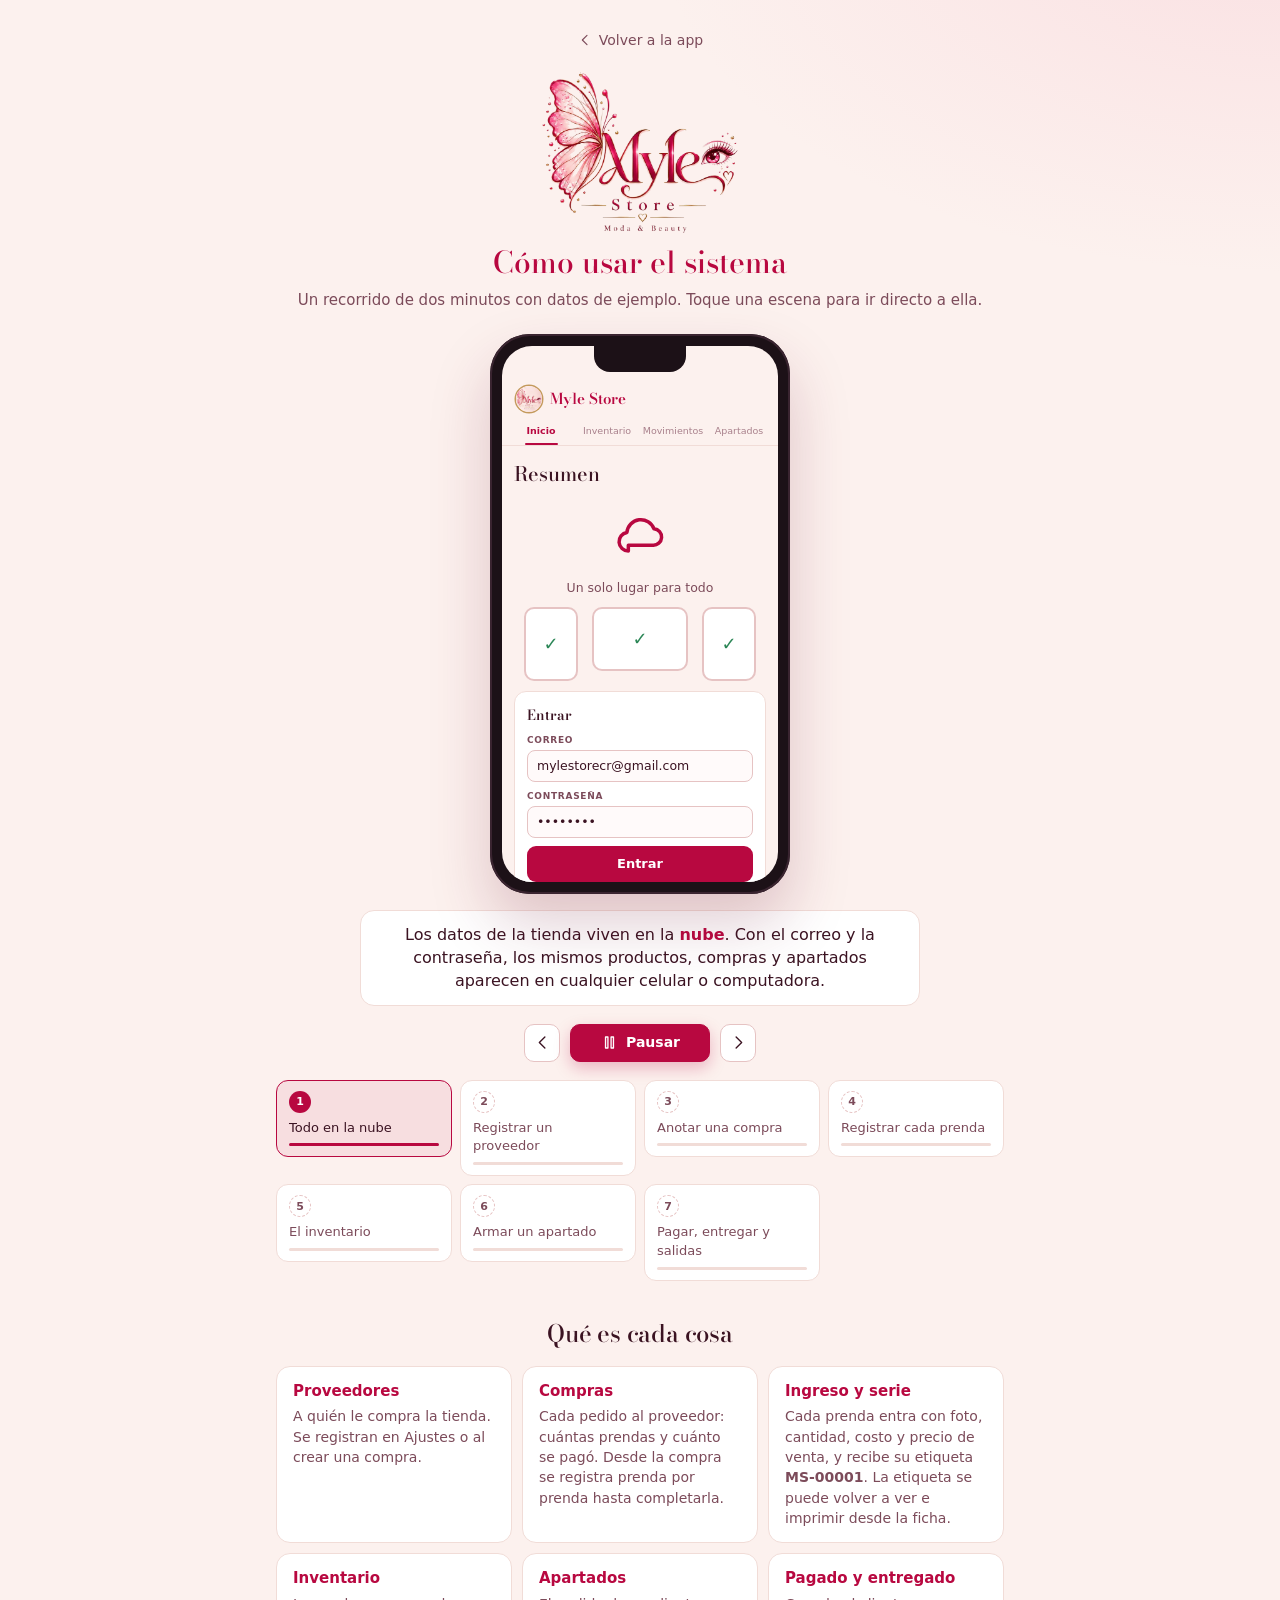
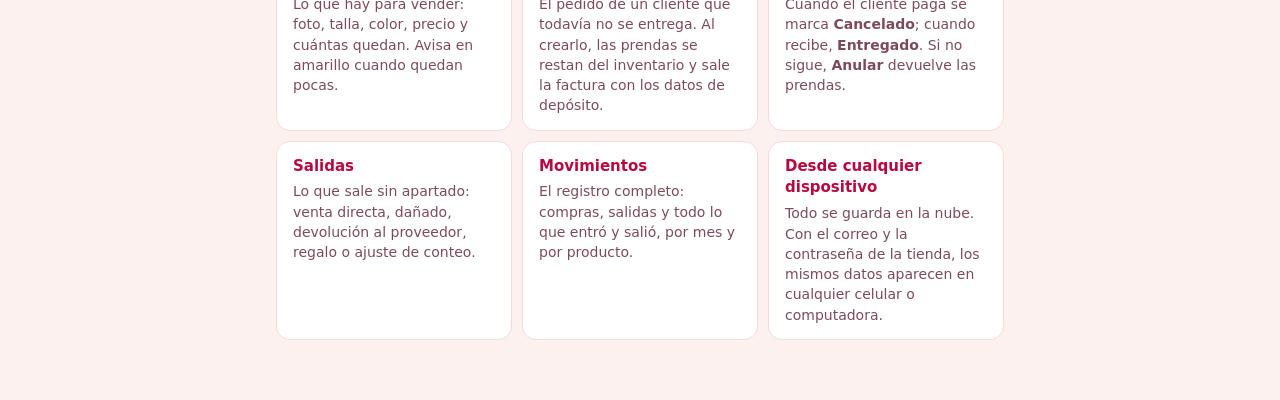
==== guia.html @ f2972464 "Guía animada de uso y panel «Cómo vamos» en el Inicio - guia.html: recorrido de siete escenas con da" ====
<!doctype html>
<html lang="es" data-theme="claro">
<head>
  <meta charset="utf-8">
  <meta name="viewport" content="width=device-width, initial-scale=1, viewport-fit=cover">
  <title>Cómo usar Myle Store</title>
  <meta name="robots" content="noindex, nofollow">
  <meta name="theme-color" content="#fcf1ee">
  <link rel="icon" href="img/icono.png" type="image/png">
  <link rel="preconnect" href="https://fonts.googleapis.com">
  <link rel="preconnect" href="https://fonts.gstatic.com" crossorigin>
  <link rel="stylesheet" href="https://fonts.googleapis.com/css2?family=Bodoni+Moda:ital,opsz,wght@0,6..96,400..700;1,6..96,400..700&display=swap">
  <link rel="stylesheet" href="css/app.css">
  <link rel="stylesheet" href="css/guia.css">
</head>
<body class="guia">
  <main class="guia-marco">
    <header class="guia-cabeza">
      <a class="volver" href="./#/ajustes" id="volver"><svg class="ico chico" viewBox="0 0 24 24"><path d="M15 5l-7 7 7 7"/></svg>Volver a la app</a>
      <img class="guia-logo" src="img/logo.webp" alt="Myle Store · Moda & Beauty" width="640" height="527">
      <h1>Cómo usar el sistema</h1>
      <p class="guia-intro">Un recorrido de dos minutos con datos de ejemplo. Toque una escena para ir directo a ella.</p>
    </header>

    <section class="escenario" aria-live="polite">
      <div class="telefono" id="telefono">
        <div class="pantalla" id="pantalla"></div>
      </div>
      <div class="subtitulo" id="subtitulo"></div>
    </section>

    <nav class="controles" aria-label="Controles de la guía">
      <button class="btn btn-icono" id="anterior" type="button" aria-label="Escena anterior"><svg class="ico" viewBox="0 0 24 24"><path d="M15 5l-7 7 7 7"/></svg></button>
      <button class="btn primario" id="pausa" type="button"><svg class="ico" viewBox="0 0 24 24"><path d="M7 5h3v14H7zM14 5h3v14h-3z"/></svg><span>Pausar</span></button>
      <button class="btn btn-icono" id="siguiente" type="button" aria-label="Escena siguiente"><svg class="ico" viewBox="0 0 24 24"><path d="M9 5l7 7-7 7"/></svg></button>
    </nav>
    <ol class="escenas" id="escenas"></ol>

    <section class="glosario">
      <h2>Qué es cada cosa</h2>
      <dl>
        <div><dt>Proveedores</dt><dd>A quién le compra la tienda. Se registran en Ajustes o al crear una compra.</dd></div>
        <div><dt>Compras</dt><dd>Cada pedido al proveedor: cuántas prendas y cuánto se pagó. Desde la compra se registra prenda por prenda hasta completarla.</dd></div>
        <div><dt>Ingreso y serie</dt><dd>Cada prenda entra con foto, cantidad, costo y precio de venta, y recibe su etiqueta <b>MS-00001</b>. La etiqueta se puede volver a ver e imprimir desde la ficha.</dd></div>
        <div><dt>Inventario</dt><dd>Lo que hay para vender: foto, talla, color, precio y cuántas quedan. Avisa en amarillo cuando quedan pocas.</dd></div>
        <div><dt>Apartados</dt><dd>El pedido de un cliente que todavía no se entrega. Al crearlo, las prendas se restan del inventario y sale la factura con los datos de depósito.</dd></div>
        <div><dt>Pagado y entregado</dt><dd>Cuando el cliente paga se marca <b>Cancelado</b>; cuando recibe, <b>Entregado</b>. Si no sigue, <b>Anular</b> devuelve las prendas.</dd></div>
        <div><dt>Salidas</dt><dd>Lo que sale sin apartado: venta directa, dañado, devolución al proveedor, regalo o ajuste de conteo.</dd></div>
        <div><dt>Movimientos</dt><dd>El registro completo: compras, salidas y todo lo que entró y salió, por mes y por producto.</dd></div>
        <div><dt>Desde cualquier dispositivo</dt><dd>Todo se guarda en la nube. Con el correo y la contraseña de la tienda, los mismos datos aparecen en cualquier celular o computadora.</dd></div>
      </dl>
    </section>
  </main>
  <script type="module" src="js/guia.js"></script>
</body>
</html>
---- css/app.css ----
/* Myle Store · Moda & Beauty · inventario y apartados
   Tema de la marca: rubor y blanco de base, frambuesa como único color de acción y detalles dorados finos
   (líneas con corazón, aros de la foto, marbete). Bodoni como en el logo para títulos y totales.
   Amarillo, verde y rojo solo cuando significan algo: pendiente de pago, pagado o listo, agotado o urgente.
   Detalles del oficio: precio en etiqueta colgante, talla como etiqueta tejida y color como muestra de tela. */

:root,
[data-theme="claro"] {
  color-scheme: light;
  --fondo: #fcf1ee;
  --panel: #ffffff;
  --panel-2: #fbe9e5;
  --hundido: #fffafa;
  --borde: #f1dcd7;
  --borde-fuerte: #e6c3c3;
  --texto: #3b1322;
  --texto-2: #7c4b5a;
  --texto-3: #a9818c;
  --acento: #b80840;
  --acento-fuerte: #9d0034;
  --sobre-acento: #ffffff;
  --acento-suave: rgba(184, 8, 64, 0.08);
  --rosa: #f3a3b8;
  --oro: #c49a5c;
  --aviso: #a86c00;
  --listo: #2b8656;
  --urgente: #c62828;
  --sombra: 0 18px 44px rgba(120, 30, 60, 0.14);
}

[data-theme="oscuro"] {
  color-scheme: dark;
  --fondo: #170d12;
  --panel: #20131a;
  --panel-2: #2b1923;
  --hundido: #12090e;
  --borde: #3a2430;
  --borde-fuerte: #513343;
  --texto: #f8eaef;
  --texto-2: #cba8b5;
  --texto-3: #937180;
  --acento: #f27ca0;
  --acento-fuerte: #ff96b6;
  --sobre-acento: #2a0614;
  --acento-suave: rgba(242, 124, 160, 0.13);
  --rosa: #f3a3b8;
  --oro: #d8b47a;
  --aviso: #e6b94f;
  --listo: #6fc597;
  --urgente: #ef7474;
  --sombra: 0 18px 44px rgba(0, 0, 0, 0.55);
}

:root {
  --f-marca: "Bodoni Moda", Didot, "Bodoni 72", "Bodoni MT", Georgia, serif;
  --f-texto: "Segoe UI", system-ui, -apple-system, "Helvetica Neue", sans-serif;
  --f-num: Bahnschrift, "DIN Alternate", "Segoe UI", system-ui, sans-serif;
  --f-mono: "Cascadia Mono", Consolas, "SF Mono", Menlo, monospace;
  --radio: 14px;
}

*,
*::before,
*::after { box-sizing: border-box; }

html { -webkit-text-size-adjust: 100%; }

body {
  margin: 0;
  min-height: 100dvh;
  background:
    radial-gradient(900px 520px at 100% -10%, color-mix(in srgb, var(--rosa) 22%, transparent), transparent 70%),
    var(--fondo);
  background-attachment: fixed;
  color: var(--texto);
  font: 15px/1.45 var(--f-texto);
  -webkit-font-smoothing: antialiased;
}

img { display: block; max-width: 100%; height: auto; }
button, input, select, textarea { font: inherit; color: inherit; }
a { color: inherit; }
h1, h2, h3 { margin: 0; font-weight: 600; letter-spacing: -0.01em; }
h1, .panel-titulo h2, .hoja-cabeza h2 { font-family: var(--f-marca); letter-spacing: 0; }
p { margin: 0; }

.num { font-family: var(--f-num); font-variant-numeric: tabular-nums; }
.mono { font-family: var(--f-mono); }
.suave { color: var(--texto-2); }
.tenue { color: var(--texto-3); }
.oculto { display: none !important; }
:focus-visible { outline: 2px solid var(--acento); outline-offset: 2px; }

/* ---------- Marco de la app ----------
   Se comporta como app: el cuerpo no se desplaza ni rebota; el menú (o las pestañas en el celular) queda quieto
   y solo se desplaza el contenido, dentro de .desplazable. */
html { height: 100%; overscroll-behavior: none; }
body.app { height: 100%; overflow: hidden; overscroll-behavior: none; }
.marco { display: grid; grid-template-columns: 228px minmax(0, 1fr); height: 100dvh; }

.lateral {
  position: relative;
  height: 100dvh;
  display: flex;
  flex-direction: column;
  gap: 4px;
  padding: 20px 12px 18px;
  background: var(--panel);
  border-right: 1px solid var(--borde);
  overflow: hidden;
}
/* La mariposa del logo, apenas visible, al pie del menú */
.lateral::after {
  content: "";
  position: absolute;
  left: -22px;
  bottom: 34px;
  width: 150px;
  height: 300px;
  background: url("../img/mariposa.webp") no-repeat left bottom / contain;
  opacity: 0.13;
  transform: rotate(-10deg);
  pointer-events: none;
}
.lateral > * { position: relative; z-index: 1; }

.marca { display: flex; align-items: center; gap: 11px; padding: 2px 6px 22px; text-decoration: none; }
.marca-foto {
  width: 44px;
  height: 44px;
  flex: none;
  border-radius: 50%;
  object-fit: cover;
  box-shadow: 0 0 0 1.5px var(--oro), 0 0 0 4px var(--panel), 0 6px 14px color-mix(in srgb, var(--acento) 22%, transparent);
}
.marca-nombre { font: 600 22px/1 var(--f-marca); color: var(--acento); }
.marca-nombre small { display: block; margin-top: 6px; font: 500 9.5px/1 var(--f-marca); letter-spacing: 0.26em; text-transform: uppercase; color: var(--texto-3); }

.nav { display: flex; flex-direction: column; gap: 2px; }
.nav a {
  display: flex;
  align-items: center;
  gap: 11px;
  padding: 9px 10px;
  border-radius: 10px;
  color: var(--texto-2);
  text-decoration: none;
  font-weight: 500;
}
.nav a:hover { background: var(--panel-2); color: var(--texto); }
.nav a[aria-current="page"] { background: var(--acento-suave); color: var(--acento); font-weight: 600; }
.nav a[aria-current="page"] svg { color: var(--acento); }
.nav .conteo {
  margin-left: auto;
  min-width: 20px;
  padding: 1px 6px;
  border-radius: 10px;
  background: var(--acento-suave);
  color: var(--acento);
  font: 600 12px var(--f-num);
  text-align: center;
}
.lateral-pie { margin-top: auto; padding: 10px; font-size: 12px; color: var(--texto-3); }

.barra-movil { display: none; }

.principal { display: flex; flex-direction: column; min-width: 0; height: 100dvh; }
.desplazable {
  flex: 1;
  min-height: 0;
  overflow-x: hidden;
  overflow-y: auto;
  overscroll-behavior: contain;
  -webkit-overflow-scrolling: touch;
  scrollbar-gutter: stable;
  scrollbar-width: thin;
  scrollbar-color: var(--borde-fuerte) transparent;
}
/* Ritmo vertical de cada pantalla: el espacio entre bloques lo da el gap, no márgenes sueltos */
.pagina {
  display: flex;
  flex-direction: column;
  gap: 16px;
  max-width: 1160px;
  margin: 0 auto;
  padding: 28px 32px calc(40px + env(safe-area-inset-bottom));
}
.pagina > * { min-width: 0; }

.aviso-demo {
  padding: 8px 32px;
  background: var(--acento-suave);
  color: var(--acento);
  font-size: 13px;
  border-bottom: 1px solid var(--borde);
}

@media (max-width: 860px) {
  .marco { display: block; }
  .lateral { display: none; }
  .barra-movil {
    display: block;
    flex: none;
    position: relative;
    z-index: 20;
    background: color-mix(in srgb, var(--panel) 94%, transparent);
    backdrop-filter: blur(10px);
    -webkit-backdrop-filter: blur(10px);
    border-bottom: 1px solid var(--borde);
    padding-top: env(safe-area-inset-top);
  }
  .barra-movil .fila-marca { display: flex; align-items: center; justify-content: space-between; padding: 10px 16px 6px; }
  .barra-movil .marca { padding: 0; }
  .barra-movil .marca-foto { width: 34px; height: 34px; }
  .barra-movil .marca-nombre { font-size: 19px; }
  .barra-movil .marca-nombre small { margin-top: 4px; font-size: 8.5px; }
  .pestanas { display: grid; grid-template-columns: repeat(4, 1fr); }
  .pestanas a {
    position: relative;
    display: flex;
    flex-direction: column;
    align-items: center;
    gap: 3px;
    padding: 6px 2px 8px;
    color: var(--texto-3);
    text-decoration: none;
    font-size: 11px;
    font-weight: 500;
  }
  .pestanas a[aria-current="page"] { color: var(--texto); }
  .pestanas a[aria-current="page"]::after {
    content: "";
    position: absolute;
    left: 22%;
    right: 22%;
    bottom: 0;
    height: 2px;
    border-radius: 2px;
    background: var(--acento);
  }
  .pestanas a[aria-current="page"] svg { color: var(--acento); }
  .pestanas .punto {
    position: absolute;
    top: 4px;
    left: calc(50% + 8px);
    min-width: 16px;
    padding: 0 4px;
    border-radius: 8px;
    background: var(--acento);
    color: var(--sobre-acento);
    font: 700 10px/16px var(--f-num);
    text-align: center;
  }
  .pagina { gap: 14px; padding: 18px 16px calc(28px + env(safe-area-inset-bottom)); }
  .aviso-demo { padding: 7px 16px; font-size: 12px; }
}

/* ---------- Íconos ---------- */
.ico { width: 19px; height: 19px; flex: none; fill: none; stroke: currentColor; stroke-width: 1.7; stroke-linecap: round; stroke-linejoin: round; }
.ico.chico { width: 16px; height: 16px; }

/* ---------- Encabezado de página ---------- */
.cabeza { display: flex; flex-wrap: wrap; align-items: flex-end; justify-content: space-between; gap: 12px 16px; margin-bottom: 6px; }
.cabeza h1 { font-size: 32px; font-weight: 500; line-height: 1.1; }
@media (max-width: 640px) { .cabeza h1 { font-size: 28px; } }
.cabeza p { margin-top: 3px; color: var(--texto-2); font-size: 14px; }
.cabeza .acciones { display: flex; flex-wrap: wrap; gap: 8px; }
.volver { display: inline-flex; align-self: flex-start; align-items: center; gap: 6px; min-height: 32px; margin-bottom: -8px; color: var(--texto-2); text-decoration: none; font-size: 14px; }
.volver:hover { color: var(--texto); }

/* ---------- Botones ---------- */
.btn {
  display: inline-flex;
  align-items: center;
  justify-content: center;
  gap: 7px;
  min-height: 38px;
  padding: 0 14px;
  border: 1px solid var(--borde-fuerte);
  border-radius: 10px;
  background: var(--panel);
  color: var(--texto);
  font-weight: 500;
  font-size: 14px;
  text-decoration: none;
  cursor: pointer;
  white-space: nowrap;
  transition: background 0.15s, border-color 0.15s, transform 0.05s;
}
.btn:hover { border-color: var(--texto-3); }
.btn:active { transform: translateY(1px); }
.btn:disabled { opacity: 0.5; cursor: not-allowed; }
.btn.primario {
  background: var(--acento);
  border-color: var(--acento);
  color: var(--sobre-acento);
  font-weight: 600;
  box-shadow: 0 6px 16px color-mix(in srgb, var(--acento) 26%, transparent);
}
.btn.primario:hover { background: var(--acento-fuerte); border-color: var(--acento-fuerte); }
.btn.fantasma { background: transparent; border-color: transparent; color: var(--texto-2); }
.btn.fantasma:hover { background: var(--panel-2); color: var(--texto); }
.btn.peligro { background: transparent; color: var(--urgente); border-color: color-mix(in srgb, var(--urgente) 40%, transparent); }
.btn.peligro:hover { background: color-mix(in srgb, var(--urgente) 10%, transparent); }
.btn.chico { min-height: 34px; padding: 0 12px; font-size: 13px; }
.btn.grande { min-height: 48px; padding: 0 22px; font-size: 15px; }
@media (pointer: coarse) {
  .btn { min-height: 44px; }
  .btn.chico { min-height: 38px; }
  .btn-icono { width: 44px; }
}
.btn.ancho { width: 100%; }
.btn-icono { width: 36px; padding: 0; }

/* ---------- Formularios ---------- */
.campo { display: flex; flex-direction: column; gap: 6px; min-width: 0; }
.campo > span, .rotulo {
  font-size: 11.5px;
  font-weight: 600;
  letter-spacing: 0.08em;
  text-transform: uppercase;
  color: var(--texto-2);
}
.campo > span em { font-style: normal; font-weight: 400; letter-spacing: 0; text-transform: none; color: var(--texto-3); }
.campo small { color: var(--texto-3); font-size: 12.5px; }

input[type="text"], input[type="email"], input[type="password"], input[type="tel"], input[type="search"],
input[type="number"], input:not([type]), select, textarea {
  width: 100%;
  min-height: 42px;
  padding: 9px 12px;
  border: 1px solid var(--borde-fuerte);
  border-radius: 10px;
  background: var(--hundido);
  color: var(--texto);
  font-size: 16px;
  outline: none;
  transition: border-color 0.15s, box-shadow 0.15s;
}
textarea { min-height: 76px; resize: vertical; }
input:focus, select:focus, textarea:focus { border-color: var(--acento); box-shadow: 0 0 0 3px var(--acento-suave); }
input::placeholder, textarea::placeholder { color: var(--texto-3); }
input[type="number"] { font-family: var(--f-num); font-variant-numeric: tabular-nums; }
input[type="number"]::-webkit-inner-spin-button { opacity: 0.4; }
.dinero-campo { position: relative; }
.dinero-campo::before {
  content: attr(data-simbolo);
  position: absolute;
  left: 12px;
  top: 50%;
  transform: translateY(-50%);
  color: var(--texto-3);
  font-family: var(--f-num);
  pointer-events: none;
}
.dinero-campo input { padding-left: 28px; font-size: 17px; }

.rejilla { display: grid; gap: 16px; }
.rejilla.dos { grid-template-columns: repeat(2, minmax(0, 1fr)); }
.rejilla.tres { grid-template-columns: repeat(3, minmax(0, 1fr)); }
@media (max-width: 640px) {
  .rejilla.dos, .rejilla.tres { grid-template-columns: minmax(0, 1fr); }
  .rejilla.dos.siempre { grid-template-columns: repeat(2, minmax(0, 1fr)); }
}

.chips { display: flex; flex-wrap: wrap; gap: 6px; }
.chip {
  min-height: 34px;
  padding: 0 12px;
  border: 1px solid var(--borde-fuerte);
  border-radius: 999px;
  background: var(--panel);
  color: var(--texto-2);
  font-size: 14px;
  cursor: pointer;
}
.chip:hover { color: var(--texto); }
.chip[aria-pressed="true"] { background: var(--acento-suave); border-color: var(--acento); color: var(--acento); font-weight: 600; }
.chip.talla-chip { min-width: 44px; font-family: var(--f-num); font-weight: 600; letter-spacing: 0.04em; }

.selector-modo {
  display: grid;
  grid-template-columns: 1fr 1fr;
  padding: 3px;
  border: 1px solid var(--borde);
  border-radius: 9px;
  background: var(--hundido);
}
.selector-modo button {
  min-height: 38px;
  border: 0;
  border-radius: 7px;
  background: transparent;
  color: var(--texto-2);
  font-weight: 500;
  cursor: pointer;
}
.selector-modo button[aria-pressed="true"] { background: var(--panel-2); color: var(--texto); box-shadow: 0 1px 0 var(--borde-fuerte); }

.campo > .contador { align-self: flex-start; }
.contador { display: inline-flex; align-items: stretch; border: 1px solid var(--borde-fuerte); border-radius: 10px; background: var(--hundido); overflow: hidden; }
.contador button { width: 40px; border: 0; background: transparent; color: var(--texto-2); font-size: 20px; cursor: pointer; }
.contador button:hover { background: var(--panel-2); color: var(--texto); }
.contador input { width: 64px; min-height: 40px; border: 0; border-radius: 0; background: transparent; text-align: center; font-size: 18px; box-shadow: none !important; }
.contador input::-webkit-inner-spin-button { display: none; }
.contador.chico button { width: 32px; font-size: 17px; }
.contador.chico input { width: 44px; min-height: 34px; font-size: 16px; }

.error-form { padding: 10px 12px; border-radius: 7px; background: color-mix(in srgb, var(--urgente) 12%, transparent); color: var(--urgente); font-size: 14px; }

/* ---------- Paneles y listas ---------- */
.panel { padding: 20px; border: 1px solid var(--borde); border-radius: var(--radio); background: var(--panel); }
.pila { display: flex; flex-direction: column; gap: 16px; min-width: 0; }
.pila.media { gap: 12px; }
.pila.chica { gap: 8px; }
.fila-botones { display: flex; flex-wrap: wrap; gap: 8px; }
.entre { display: flex; flex-wrap: wrap; align-items: center; justify-content: space-between; gap: 12px; }
.acciones-form { display: flex; flex-wrap: wrap; justify-content: flex-end; gap: 8px; margin-top: 4px; }
@media (max-width: 640px) {
  .acciones-form .btn { flex: 1 1 auto; }
  .cabeza .acciones { width: 100%; }
  .cabeza .acciones .btn { flex: 1; }
}
.resumen-cifras > .panel, .dos-columnas > .panel, .acciones-apartado > .panel { margin-top: 0; }
.panel-titulo { display: flex; align-items: center; justify-content: space-between; gap: 10px; margin-bottom: 14px; }
.panel-titulo h2 { font-size: 19px; font-weight: 600; }
.panel-titulo a { font-size: 13px; color: var(--texto-2); text-decoration: none; }
.panel-titulo a:hover { color: var(--acento); }
@media (max-width: 640px) { .panel { padding: 16px; } }

.dos-columnas { display: grid; grid-template-columns: minmax(0, 1.25fr) minmax(0, 1fr); gap: 16px; align-items: start; }
.dos-columnas.iguales { grid-template-columns: repeat(2, minmax(0, 1fr)); }
@media (max-width: 960px) {
  .dos-columnas, .dos-columnas.iguales { grid-template-columns: minmax(0, 1fr); }
  /* En el detalle del apartado, primero lo que se hace (pago, entrega, enviar) y después la factura */
  .dos-columnas > .acciones-apartado { order: -1; }
}

.lista { display: flex; flex-direction: column; }
.renglon {
  display: flex;
  align-items: center;
  gap: 12px;
  padding: 11px 0;
  border-top: 1px solid var(--borde);
  color: inherit;
  text-decoration: none;
  min-width: 0;
}
.renglon:first-child { border-top: 0; }
a.renglon:hover .renglon-titulo, button.renglon:hover .renglon-titulo { color: var(--acento); }
button.renglon { width: 100%; border: 0; border-top: 1px solid var(--borde); background: none; text-align: left; cursor: pointer; }
button.renglon:first-child { border-top: 0; }
.renglon-cuerpo { flex: 1; min-width: 0; }
.renglon-titulo { font-weight: 500; overflow: hidden; text-overflow: ellipsis; white-space: nowrap; }
.renglon-sub { display: flex; flex-wrap: wrap; align-items: center; gap: 6px 8px; margin-top: 3px; color: var(--texto-2); font-size: 13px; }
.renglon-fin { text-align: right; flex: none; }
.renglon-fin .num { font-size: 16px; font-weight: 600; }
.renglon-fin small { display: block; color: var(--texto-3); font-size: 12px; }

.miniatura { width: 44px; height: 54px; flex: none; border-radius: 5px; object-fit: cover; background: var(--panel-2); }
.miniatura.marcador { display: grid; place-items: center; color: var(--texto-3); }

/* Mensaje de lista vacía: centrado y a todo el ancho, también dentro de una cuadrícula */
.vacio {
  grid-column: 1 / -1;
  display: flex;
  flex-direction: column;
  align-items: center;
  width: 100%;
  max-width: 100%;
  margin: 0 auto;
  padding: 36px 16px;
  text-align: center;
  color: var(--texto-2);
}
.vacio > .ico { width: 34px; height: 34px; margin: 0 0 10px; color: var(--texto-3); stroke-width: 1.4; }
.vacio p { max-width: 360px; }
.vacio p + p { margin-top: 4px; font-size: 14px; color: var(--texto-3); }
.vacio .btn { margin-top: 14px; }
/* Vacío de una pantalla entera (inventario sin productos): en su propio panel */
.prendas > .vacio { padding: 44px 16px; border: 1px dashed var(--borde-fuerte); border-radius: var(--radio); background: var(--panel); }
.prendas > .vacio > .ico { width: 44px; height: 44px; }

.cargando { padding: 40px; text-align: center; color: var(--texto-3); }

/* ---------- Recibo: totales como líneas de talonario ---------- */
.recibo { display: flex; flex-direction: column; }
.linea { display: flex; align-items: baseline; gap: 10px; padding: 7px 0; }
.linea .et { font-size: 11.5px; font-weight: 600; letter-spacing: 0.08em; text-transform: uppercase; color: var(--texto-2); white-space: nowrap; }
.linea .puntos { flex: 1; min-width: 12px; border-bottom: 1px dotted var(--borde-fuerte); transform: translateY(-4px); }
.linea .val { font: 600 18px var(--f-num); font-variant-numeric: tabular-nums; white-space: nowrap; }
.linea .val small { margin-left: 4px; font: 400 12px var(--f-texto); color: var(--texto-3); }
.linea.total { margin-top: 4px; padding-top: 11px; border-top: 1px solid var(--borde-fuerte); }
.linea.total .et { color: var(--texto); }
.linea.total .val { font-family: var(--f-marca); font-size: 28px; color: var(--acento); }
.linea .val.aviso { color: var(--aviso); }
.linea .val.listo { color: var(--listo); }
.linea .val.urgente { color: var(--urgente); }
.linea .val.acento { color: var(--acento); }

.resumen-cifras { display: grid; grid-template-columns: repeat(2, minmax(0, 1fr)); gap: 16px; }
@media (max-width: 760px) { .resumen-cifras { grid-template-columns: minmax(0, 1fr); } }

.atajos { display: flex; flex-wrap: wrap; gap: 8px; }
@media (max-width: 640px) {
  .atajos { display: grid; grid-template-columns: repeat(3, minmax(0, 1fr)); }
  .atajos .btn { flex-direction: column; gap: 4px; min-height: 64px; padding: 6px; font-size: 12.5px; white-space: normal; line-height: 1.15; text-align: center; }
}

/* ---------- Detalles del oficio ---------- */

/* Talla: etiqueta tejida */
.talla {
  display: inline-grid;
  place-items: center;
  min-width: 26px;
  height: 21px;
  padding: 0 6px;
  border: 1px solid var(--borde-fuerte);
  border-radius: 2px;
  background: repeating-linear-gradient(90deg, transparent 0 2px, color-mix(in srgb, var(--texto) 4%, transparent) 2px 3px);
  color: var(--texto);
  font: 600 11.5px/1 var(--f-num);
  letter-spacing: 0.05em;
  text-transform: uppercase;
  white-space: nowrap;
}
.talla.grande { min-width: 46px; height: 38px; padding: 0 10px; font-size: 17px; outline: 1px dashed var(--borde-fuerte); outline-offset: -5px; }

/* Color: muestra de tela */
.tela { display: inline-flex; align-items: center; gap: 5px; white-space: nowrap; }
.tela::before {
  content: "";
  width: 11px;
  height: 11px;
  border-radius: 50%;
  background: var(--tela, var(--texto-3));
  box-shadow: inset 0 0 0 1px rgba(127, 127, 127, 0.45);
}

/* Serie de ingreso: marbete */
.serie {
  display: inline-flex;
  align-items: center;
  gap: 5px;
  padding: 1px 7px 1px 5px;
  border: 1px solid var(--borde-fuerte);
  border-radius: 3px;
  font: 500 12px/1.5 var(--f-mono);
  letter-spacing: 0.02em;
  white-space: nowrap;
}
.serie::before { content: ""; width: 5px; height: 5px; border-radius: 50%; box-shadow: inset 0 0 0 1px var(--texto-3); }

/* Precio: etiqueta colgante */
.precio-colgante {
  position: absolute;
  top: 10px;
  right: 10px;
  padding: 4px 9px 4px 17px;
  background: var(--acento);
  color: var(--sobre-acento);
  font: 600 13.5px/1.2 var(--f-num);
  font-variant-numeric: tabular-nums;
  clip-path: polygon(9px 0, 100% 0, 100% 100%, 9px 100%, 0 50%);
  border-radius: 0 3px 3px 0;
}
.precio-colgante::before {
  content: "";
  position: absolute;
  left: 7px;
  top: 50%;
  width: 5px;
  height: 5px;
  border-radius: 50%;
  background: var(--panel);
  box-shadow: 0 0 0 1.5px var(--oro);
  transform: translateY(-50%);
}

/* Días que lleva un apartado sin entregarse */
.dias {
  display: grid;
  place-content: center;
  width: 46px;
  height: 46px;
  flex: none;
  border-radius: 6px;
  background: var(--panel-2);
  text-align: center;
  line-height: 1;
}
.dias b { font: 600 18px var(--f-num); }
.dias small { margin-top: 3px; font-size: 9px; font-weight: 600; letter-spacing: 0.08em; text-transform: uppercase; color: var(--texto-3); }
.dias.aviso { background: color-mix(in srgb, var(--aviso) 15%, transparent); color: var(--aviso); }
.dias.urgente { background: color-mix(in srgb, var(--urgente) 15%, transparent); color: var(--urgente); }
.dias.aviso small, .dias.urgente small { color: inherit; opacity: 0.8; }
.dias.listo { background: transparent; box-shadow: inset 0 0 0 1px var(--borde); color: var(--texto-3); }

/* Sellos de estado: cada estado tiene su forma además de su color */
.sello {
  display: inline-flex;
  align-items: center;
  gap: 5px;
  height: 22px;
  padding: 0 8px;
  border: 1px solid currentColor;
  border-radius: 3px;
  font-size: 10.5px;
  font-weight: 700;
  letter-spacing: 0.07em;
  text-transform: uppercase;
  white-space: nowrap;
}
.sello.pago-pendiente { color: var(--aviso); border-style: dashed; }
.sello.pagado { background: var(--listo); border-color: var(--listo); color: var(--fondo); }
.sello.por-entregar { color: var(--texto-2); }
.sello.entregado { background: var(--panel-2); border-color: transparent; color: var(--texto-2); }
.sello.anulado { color: var(--urgente); border-style: dotted; text-decoration: line-through; }
.sello.agotado { color: var(--urgente); border-style: dotted; }
.sello.entrada { color: var(--listo); border-color: transparent; background: color-mix(in srgb, var(--listo) 12%, transparent); }
.sello.salida { color: var(--texto-2); border-color: transparent; background: var(--panel-2); }

/* ---------- Inventario ---------- */
.filtros { display: flex; flex-wrap: wrap; align-items: center; gap: 10px 14px; }
.filtros .buscar { flex: 1 1 260px; position: relative; }
.filtros .buscar .ico { position: absolute; left: 12px; top: 50%; transform: translateY(-50%); color: var(--texto-3); pointer-events: none; }
.filtros .buscar input { padding-left: 38px; }
.filtros .chips { flex: 1 1 100%; overflow-x: auto; flex-wrap: nowrap; padding-bottom: 2px; scrollbar-width: none; }
.filtros .chips::-webkit-scrollbar { display: none; }
.filtros .chip { flex: none; }
.interruptor { display: inline-flex; align-items: center; gap: 8px; color: var(--texto-2); font-size: 14px; cursor: pointer; white-space: nowrap; }
.interruptor input { width: 16px; height: 16px; accent-color: var(--acento); }

.totales-inventario { display: flex; flex-wrap: wrap; gap: 6px 18px; margin: -4px 0 -2px; color: var(--texto-2); font-size: 13px; }
.totales-inventario b { color: var(--texto); font-family: var(--f-num); font-weight: 600; }

.prendas { display: grid; grid-template-columns: repeat(auto-fill, minmax(190px, 1fr)); gap: 14px; }
@media (max-width: 640px) { .prendas { grid-template-columns: repeat(2, minmax(0, 1fr)); gap: 10px; } }

.prenda {
  display: flex;
  flex-direction: column;
  border: 1px solid var(--borde);
  border-radius: var(--radio);
  background: var(--panel);
  overflow: hidden;
  cursor: pointer;
  text-align: left;
  padding: 0;
  transition: border-color 0.15s, transform 0.15s;
}
.prenda:hover { border-color: var(--borde-fuerte); transform: translateY(-2px); box-shadow: 0 12px 26px color-mix(in srgb, var(--acento) 12%, transparent); }
.prenda:focus-visible { outline: 2px solid var(--acento); outline-offset: 2px; }
.prenda.agotada .prenda-foto img, .prenda.agotada .prenda-foto .foto-marcador { opacity: 0.45; filter: grayscale(0.6); }
.prenda-foto { position: relative; aspect-ratio: 4 / 5; background: var(--panel-2); }
.prenda-foto img, .prenda-foto .foto { width: 100%; height: 100%; object-fit: cover; }
.foto.marcador { display: block; }
.prenda-info { display: flex; flex-direction: column; gap: 7px; padding: 11px 12px 12px; }
.prenda-nombre { font-weight: 500; line-height: 1.3; display: -webkit-box; -webkit-line-clamp: 2; -webkit-box-orient: vertical; overflow: hidden; }
.prenda-meta { display: flex; flex-wrap: wrap; align-items: center; gap: 6px 8px; color: var(--texto-2); font-size: 13px; }
.prenda-stock { display: flex; align-items: baseline; gap: 6px; margin-top: auto; padding-top: 7px; border-top: 1px dashed var(--borde); font-size: 13px; color: var(--texto-2); }
.prenda-stock b { font: 600 20px var(--f-num); color: var(--texto); }
.prenda-stock.poco b, .prenda-stock.poco { color: var(--aviso); }
.prenda-stock.cero b, .prenda-stock.cero { color: var(--urgente); }
@media (max-width: 640px) { .prenda-info { padding: 9px 10px 10px; } .prenda-stock b { font-size: 18px; } .precio-colgante { top: 8px; right: 8px; font-size: 12.5px; } }

.foto-marcador {
  display: grid;
  place-items: center;
  width: 100%;
  height: 100%;
  background:
    radial-gradient(circle at 50% 38%, color-mix(in srgb, var(--tela, var(--texto-3)) 22%, transparent), transparent 70%),
    var(--panel-2);
  color: var(--texto-3);
}
.foto-marcador .ico { width: 42%; height: auto; stroke-width: 1.1; }

/* ---------- Ficha de producto y foto ---------- */
.ficha { display: grid; grid-template-columns: 220px minmax(0, 1fr); gap: 20px; }
@media (max-width: 640px) { .ficha { grid-template-columns: minmax(0, 1fr); } }
.ficha-foto { aspect-ratio: 4 / 5; border-radius: var(--radio); overflow: hidden; background: var(--panel-2); position: relative; }
.ficha-foto { display: block; cursor: pointer; }
.ficha-foto img, .ficha-foto .foto, .ficha-foto .marcador { width: 100%; height: 100%; object-fit: cover; }
.cambiar-foto {
  position: absolute;
  left: 8px;
  bottom: 8px;
  display: inline-flex;
  align-items: center;
  gap: 5px;
  padding: 4px 9px;
  border-radius: 5px;
  background: rgba(0, 0, 0, 0.62);
  color: #fff;
  font-size: 12.5px;
}
@media (max-width: 640px) { .ficha-foto { max-width: 240px; } }

.subir-foto {
  position: relative;
  display: grid;
  place-items: center;
  aspect-ratio: 4 / 5;
  width: 100%;
  max-width: 260px;
  border: 1.5px dashed var(--borde-fuerte);
  border-radius: var(--radio);
  background: var(--hundido);
  color: var(--texto-2);
  text-align: center;
  cursor: pointer;
  overflow: hidden;
}
.subir-foto:hover, .subir-foto:focus-within { border-color: var(--acento); color: var(--texto); }
.subir-foto input { position: absolute; inset: 0; opacity: 0; cursor: pointer; }
.subir-foto img { position: absolute; inset: 0; width: 100%; height: 100%; object-fit: cover; }
.subir-foto .texto { display: flex; flex-direction: column; align-items: center; gap: 8px; padding: 14px; font-size: 14px; }
.subir-foto .texto .ico { width: 30px; height: 30px; color: var(--acento); }
.subir-foto .cambiar {
  position: absolute;
  left: 8px;
  bottom: 8px;
  padding: 4px 9px;
  border-radius: 5px;
  background: rgba(0, 0, 0, 0.6);
  color: #fff;
  font-size: 12.5px;
  pointer-events: none;
}

.formulario-ingreso { display: grid; grid-template-columns: 260px minmax(0, 1fr); gap: 22px; }
@media (max-width: 760px) { .formulario-ingreso { grid-template-columns: minmax(0, 1fr); } .formulario-ingreso .subir-foto { max-width: none; aspect-ratio: 16 / 11; } }

.ganancia { display: flex; flex-wrap: wrap; gap: 4px 16px; padding: 10px 12px; border-radius: 7px; background: var(--hundido); font-size: 13.5px; color: var(--texto-2); }
.ganancia b { font-family: var(--f-num); color: var(--texto); font-weight: 600; }
.ganancia .listo { color: var(--listo); }
.ganancia .urgente { color: var(--urgente); }

/* Producto elegido en un buscador */
.elegido { display: flex; align-items: center; gap: 12px; padding: 10px; border: 1px solid var(--acento); border-radius: var(--radio); background: var(--acento-suave); }
.resultados { max-height: 340px; overflow-y: auto; margin-top: 8px; border: 1px solid var(--borde); border-radius: var(--radio); background: var(--hundido); padding: 0 12px; }
.resultados:empty { display: none; }

/* Marbete grande que confirma un ingreso: etiqueta colgante de la tienda */
.marbete {
  position: relative;
  width: 100%;
  max-width: 290px;
  margin: 6px auto 0;
  padding: 40px 22px 22px;
  border: 1px solid #f0dcd3;
  border-radius: 18px;
  background: #ffffff;
  color: #3b1322;
  text-align: center;
  outline: 1px solid rgba(196, 154, 92, 0.75);
  outline-offset: -8px;
  box-shadow: 0 16px 36px rgba(120, 30, 60, 0.2);
}
.marbete::before {
  content: "";
  position: absolute;
  top: 16px;
  left: 50%;
  width: 12px;
  height: 12px;
  border-radius: 50%;
  background: var(--panel);
  box-shadow: inset 0 0 0 2px #c49a5c;
  transform: translateX(-50%);
}
.marbete .logo { width: 128px; margin: 0 auto; }
.marbete .nombre { margin-top: 6px; font: 600 18px/1.25 var(--f-marca); }
.marbete .detalles { display: flex; justify-content: center; align-items: center; gap: 8px; margin-top: 10px; font-size: 13px; color: #7c4b5a; }
.marbete .talla { color: #3b1322; border-color: #e0bcbc; }
.marbete .precio { margin-top: 12px; font: 600 32px var(--f-marca); color: #b80840; }
.marbete .codigo { margin-top: 12px; padding-top: 12px; border-top: 1px dashed #ecd2cb; font: 600 20px var(--f-mono); letter-spacing: 0.08em; }
.marbete .codigo small { display: block; margin-bottom: 3px; font: 600 10px var(--f-texto); letter-spacing: 0.16em; text-transform: uppercase; color: #a9818c; }
.marbete .cantidad { margin-top: 8px; font-size: 13px; color: #7c4b5a; }

/* ---------- Apartados ---------- */
.pestanas-filtro { display: flex; gap: 4px; margin-bottom: -2px; overflow-x: auto; scrollbar-width: none; border-bottom: 1px solid var(--borde); }
.pestanas-filtro::-webkit-scrollbar { display: none; }
.pestanas-filtro button {
  flex: none;
  display: inline-flex;
  align-items: center;
  gap: 7px;
  padding: 9px 12px;
  border: 0;
  border-bottom: 2px solid transparent;
  background: none;
  color: var(--texto-2);
  font-weight: 500;
  cursor: pointer;
  margin-bottom: -1px;
}
.pestanas-filtro button[aria-pressed="true"] { color: var(--texto); border-bottom-color: var(--acento); }
.pestanas-filtro .n { font: 600 12px var(--f-num); color: var(--texto-3); }

.apartado-fila .renglon-sub + .renglon-sub { margin-top: 5px; }
.apartado-fila .numero { font: 500 12px var(--f-mono); color: var(--texto-3); }
@media (max-width: 640px) {
  .chips.motivos { display: grid; grid-template-columns: repeat(2, minmax(0, 1fr)); }
  .chips.motivos .chip { min-height: 44px; padding: 6px 10px; border-radius: 12px; line-height: 1.2; }
  .chips.motivos .chip:last-child:nth-child(odd) { grid-column: 1 / -1; }
}

.linea-carrito { display: grid; grid-template-columns: 44px minmax(0, 1fr) auto; gap: 10px 12px; align-items: center; padding: 14px 0; border-top: 1px solid var(--borde); }
.linea-carrito:first-child { border-top: 0; }
.linea-carrito .info { min-width: 0; }
.linea-carrito .controles { grid-column: 2 / -1; display: flex; align-items: center; gap: 8px; }
.linea-carrito .controles .dinero-campo { flex: 1 1 110px; max-width: 160px; }
.linea-carrito .controles .quitar { margin-left: auto; color: var(--texto-3); }
.linea-carrito .controles .quitar:hover { color: var(--urgente); }
@media (max-width: 640px) { .linea-carrito .controles { grid-column: 1 / -1; } .linea-carrito .controles .dinero-campo { max-width: none; } }
.linea-carrito .controles .dinero-campo input { min-height: 34px; font-size: 16px; padding-top: 4px; padding-bottom: 4px; }
.linea-carrito .subtotal { font: 600 16px var(--f-num); text-align: right; }

.acciones-apartado { display: flex; flex-direction: column; gap: 10px; }
.acciones-apartado .estado-paso { display: flex; align-items: center; gap: 12px; padding: 12px; border: 1px solid var(--borde); border-radius: var(--radio); }
.acciones-apartado .estado-paso .renglon-cuerpo strong { display: block; font-weight: 600; }
.acciones-apartado .estado-paso .renglon-cuerpo span { font-size: 13px; color: var(--texto-2); }
.acciones-apartado .estado-paso.hecho { border-color: color-mix(in srgb, var(--listo) 45%, transparent); }
.acciones-apartado .marca-paso { display: grid; place-items: center; width: 30px; height: 30px; flex: none; border-radius: 50%; border: 1.5px dashed var(--borde-fuerte); color: var(--texto-3); }
.acciones-apartado .hecho .marca-paso { border: 0; background: var(--listo); color: var(--fondo); }

/* ---------- Factura: hoja con la marca de Myle ---------- */
.factura {
  --papel: #ffffff;
  --tinta: #3b1322;
  --tinta-2: #7c4b5a;
  --tinta-3: #a9818c;
  --raya: #f1dcd7;
  --acento-papel: #b80840;
  --oro-papel: #c49a5c;
  --rubor: #fcefeb;
  position: relative;
  max-width: 720px;
  margin: 0 auto;
  padding: 40px 42px 34px;
  border: 1px solid #f0dcd3;
  border-radius: 20px;
  background: var(--papel);
  color: var(--tinta);
  font-size: 14px;
  outline: 1px solid rgba(196, 154, 92, 0.7);
  outline-offset: -12px;
  box-shadow: 0 24px 60px rgba(120, 30, 60, 0.13);
  overflow: hidden;
  isolation: isolate;
}
/* Mariposa del logo como marca de agua */
.factura::before {
  content: "";
  position: absolute;
  right: -34px;
  bottom: -24px;
  z-index: -1;
  width: 210px;
  height: 440px;
  background: url("../img/mariposa.webp") no-repeat center / contain;
  opacity: 0.08;
  transform: scaleX(-1) rotate(-8deg);
  pointer-events: none;
}
.factura .num { font-family: var(--f-num); }
.factura-cabeza { text-align: center; }
.factura-logo { width: 230px; max-width: 72%; margin: 0 auto; }
.factura-titulo { margin-top: 12px; font: 500 12.5px var(--f-marca); letter-spacing: 0.34em; text-transform: uppercase; color: var(--tinta-2); }
.adorno { display: flex; align-items: center; justify-content: center; gap: 10px; max-width: 300px; margin: 12px auto; color: var(--oro-papel, var(--oro)); }
.adorno::before, .adorno::after { content: ""; flex: 1; height: 1px; background: currentColor; }
.adorno .ico { width: 15px; height: 15px; stroke-width: 1.5; }
.factura-meta { display: flex; justify-content: center; gap: 34px; }
.factura-meta div { text-align: center; }
.factura-meta small { display: block; font-size: 10px; font-weight: 700; letter-spacing: 0.18em; text-transform: uppercase; color: var(--tinta-3); }
.factura-meta b { display: block; margin-top: 3px; font: 600 19px var(--f-marca); }
.factura-rotulo { margin-bottom: 6px; font-size: 10.5px; font-weight: 700; letter-spacing: 0.16em; text-transform: uppercase; color: var(--tinta-3); }
.factura-partes { display: grid; grid-template-columns: minmax(0, 1fr) minmax(0, 1fr); gap: 18px; margin-top: 18px; padding: 16px 0; border-top: 1px solid var(--raya); border-bottom: 1px solid var(--raya); }
.factura-partes .tienda { text-align: right; }
.factura-partes .nombre { font: 600 17px var(--f-marca); }
.factura-partes .datos { margin-top: 3px; color: var(--tinta-2); line-height: 1.5; }

.factura-tabla { width: 100%; border-collapse: collapse; margin-top: 12px; }
.factura-tabla th { padding: 8px 0; border-bottom: 1px solid var(--oro-papel); font-size: 10.5px; font-weight: 700; letter-spacing: 0.12em; text-transform: uppercase; color: var(--tinta-3); text-align: right; }
.factura-tabla th:first-child { text-align: left; }
.factura-tabla td { padding: 11px 0; border-bottom: 1px solid var(--raya); vertical-align: middle; text-align: right; font-family: var(--f-num); font-variant-numeric: tabular-nums; white-space: nowrap; }
.factura-tabla td:first-child { text-align: left; font-family: var(--f-texto); white-space: normal; }
.factura-tabla th + th, .factura-tabla td + td { padding-left: 14px; }
.factura-articulo { display: flex; align-items: center; gap: 12px; }
.factura-articulo img, .factura-articulo .sin-foto { width: 40px; height: 50px; flex: none; border-radius: 8px; object-fit: cover; background: var(--rubor); }
.factura-articulo .nombre { font-weight: 500; }
.factura-articulo .var { margin-top: 2px; color: var(--tinta-2); font-size: 12.5px; }
.factura-articulo .var .talla { height: 18px; min-width: 22px; font-size: 10.5px; color: var(--tinta); border-color: #e0bcbc; margin-right: 4px; }
.factura-tabla .solo-movil { display: none; }

.contenedor-factura, .pagina-factura, #impresion { container-type: inline-size; }
.factura-totales { display: flex; justify-content: space-between; align-items: center; gap: 18px; padding: 14px 0 18px; }
.factura-totales .recibo { width: min(340px, 100%); }
.factura-totales .linea .et { color: var(--tinta-2); }
.factura-totales .linea .puntos { border-color: #ecd2cb; }
.factura-totales .linea .val { font-size: 16px; }
.factura-totales .linea.total { border-color: var(--oro-papel); }
.factura-totales .linea.total .et { color: var(--tinta); }
.factura-totales .linea.total .val { font-size: 30px; color: var(--acento-papel); }

.factura-pago { padding: 18px 20px; border-radius: 14px; background: var(--rubor); }
.factura-pago dl { display: grid; grid-template-columns: max-content minmax(0, 1fr); gap: 7px 18px; margin: 4px 0 0; }
.factura-pago dt { color: var(--tinta-2); font-size: 13px; }
.factura-pago dd { margin: 0; font-weight: 600; overflow-wrap: anywhere; }
.factura-pago dd small { font-weight: 400; color: var(--tinta-2); }
.factura-pago .copiable { font-family: var(--f-mono); font-weight: 600; letter-spacing: 0.02em; }
.factura-nota { margin-top: 14px; padding: 10px 12px; border-left: 3px solid var(--acento-papel); border-radius: 0 8px 8px 0; background: #ffffff; color: var(--tinta-2); font-size: 13px; }
.factura-falta { margin-top: 6px; padding: 10px 12px; border: 1px dashed #c9a24a; border-radius: 8px; color: #8a6400; font-size: 13px; }

.factura-sello {
  flex: none;
  margin-left: 8px;
  padding: 6px 14px;
  border: 3px solid currentColor;
  border-radius: 10px;
  font-size: 19px;
  font-weight: 800;
  letter-spacing: 0.16em;
  text-transform: uppercase;
  transform: rotate(-9deg);
  text-align: center;
  line-height: 1.1;
  opacity: 0.85;
  pointer-events: none;
}
.factura-sello small { display: block; font-size: 10px; font-weight: 600; letter-spacing: 0.06em; }
.factura-sello.cancelado { color: #2b8656; }
.factura-sello.pendiente { color: #b07a00; border-style: dashed; }
.factura-sello.anulado { color: #c62828; border-style: dotted; }
.factura-pie { margin-top: 22px; text-align: center; }
.factura-pie .gracias { font: italic 500 20px var(--f-marca); color: var(--acento-papel); }
.factura-pie .contacto { margin-top: 4px; color: var(--tinta-3); font-size: 12.5px; }

@container (max-width: 560px) {
  .factura { padding: 32px 20px 26px; font-size: 13.5px; border-radius: 16px; outline-offset: -8px; }
  .factura-logo { width: 190px; }
  .factura-titulo { letter-spacing: 0.26em; }
  .factura-meta { gap: 22px; }
  .factura-partes { grid-template-columns: minmax(0, 1fr); gap: 12px; }
  .factura-partes .tienda { text-align: left; }
  .factura-tabla thead { display: none; }
  .factura-tabla td.col-cant, .factura-tabla td.col-precio { display: none; }
  .factura-tabla .solo-movil { display: block; margin-top: 2px; color: var(--tinta-2); font-family: var(--f-num); font-size: 12.5px; }
  .factura-totales { flex-direction: column; align-items: stretch; }
  .factura-totales .recibo { width: 100%; }
  .factura-sello { order: 2; align-self: flex-start; margin: 6px 0 0 4px; font-size: 16px; }
  .factura-pago { padding: 16px; }
  .factura-pago dl { grid-template-columns: minmax(0, 1fr); gap: 2px; }
  .factura-pago dd { margin-bottom: 8px; }
}

/* ---------- Ventanas (dialog) ---------- */
dialog.hoja {
  width: min(640px, calc(100vw - 32px));
  max-height: min(88dvh, 900px);
  padding: 0;
  border: 1px solid var(--borde-fuerte);
  border-radius: 18px;
  background: var(--panel);
  color: var(--texto);
  box-shadow: var(--sombra);
}
dialog.hoja.ancha { width: min(860px, calc(100vw - 32px)); }
dialog.hoja.chica { width: min(420px, calc(100vw - 32px)); }
dialog.hoja::backdrop { background: rgba(59, 19, 34, 0.45); backdrop-filter: blur(2px); -webkit-backdrop-filter: blur(2px); }
.hoja-cabeza { position: sticky; top: 0; z-index: 2; display: flex; align-items: center; justify-content: space-between; gap: 12px; padding: 14px 18px; border-bottom: 1px solid var(--borde); background: var(--panel); }
.hoja-cabeza h2 { font-size: 19px; }
.hoja-cuerpo { padding: 18px; }
.hoja-pie { display: flex; flex-wrap: wrap; justify-content: flex-end; gap: 8px; padding: 14px 18px; border-top: 1px solid var(--borde); }
@media (max-width: 640px) {
  dialog.hoja, dialog.hoja.ancha, dialog.hoja.chica {
    width: 100vw;
    max-width: 100vw;
    max-height: 92dvh;
    margin: auto 0 0;
    border-radius: 14px 14px 0 0;
    border-bottom: 0;
  }
  .hoja-pie { padding-bottom: calc(14px + env(safe-area-inset-bottom)); }
  .hoja-pie .btn { flex: 1; }
}

/* ---------- Avisos ---------- */
#avisos { position: fixed; left: 50%; bottom: calc(22px + env(safe-area-inset-bottom)); z-index: 100; display: flex; flex-direction: column; align-items: center; gap: 8px; transform: translateX(-50%); pointer-events: none; width: max-content; max-width: calc(100vw - 32px); }
.toast {
  display: flex;
  align-items: center;
  gap: 9px;
  padding: 11px 16px;
  border: 1px solid var(--borde-fuerte);
  border-radius: 9px;
  background: var(--panel-2);
  color: var(--texto);
  box-shadow: var(--sombra);
  font-size: 14px;
  animation: entrar 0.2s ease-out;
}
.toast.listo .ico { color: var(--listo); }
.toast.error { border-color: color-mix(in srgb, var(--urgente) 50%, transparent); }
.toast.error .ico { color: var(--urgente); }
.toast.saliendo { opacity: 0; transform: translateY(6px); transition: 0.2s; }
@keyframes entrar { from { opacity: 0; transform: translateY(8px); } }

/* ---------- Entrada ---------- */
.acceso { display: grid; grid-template-columns: minmax(0, 1fr) minmax(380px, 520px); min-height: 100dvh; }
.acceso-arte { background: #f9e3dd url("../img/portada.webp") center / cover no-repeat; }
.acceso-lado { display: grid; place-items: center; padding: 32px 20px; }
.acceso-caja { width: min(380px, 100%); }
.logo-acceso { width: 250px; max-width: 78%; margin: 0 auto; }
.acceso-titulo { text-align: center; }
.acceso-titulo h1 { font-size: 30px; font-weight: 500; color: var(--acento); }
.acceso-titulo p { margin-top: 4px; font: 500 11px var(--f-marca); letter-spacing: 0.3em; text-transform: uppercase; color: var(--texto-3); }
.acceso-caja .adorno { color: var(--oro); }
@media (min-width: 861px) { .acceso-lado .logo-acceso { display: none; } }
@media (max-width: 860px) {
  .acceso { grid-template-columns: minmax(0, 1fr); }
  .acceso-arte { display: none; }
  .acceso-titulo h1 { display: none; }
}
.acceso-caja form { display: flex; flex-direction: column; gap: 14px; margin-top: 18px; padding: 24px; border: 1px solid var(--borde); border-radius: 18px; background: var(--panel); box-shadow: var(--sombra); }
.acceso-caja .enlace { margin-top: 14px; text-align: center; }
.enlace-btn { border: 0; background: none; padding: 0; color: var(--texto-2); font-size: 14px; text-decoration: underline; text-underline-offset: 3px; cursor: pointer; }
.enlace-btn:hover { color: var(--acento); }

/* ---------- Ajustes ---------- */
.ajustes { display: flex; flex-direction: column; gap: 16px; width: 100%; max-width: 760px; }
.ajustes form { display: flex; flex-direction: column; gap: 16px; }
.guardar-fijo { position: sticky; bottom: 0; display: flex; justify-content: flex-end; gap: 10px; padding: 14px 0 calc(14px + env(safe-area-inset-bottom)); background: linear-gradient(to top, var(--fondo) 70%, transparent); }

/* ---------- Impresión ---------- */
#impresion { display: none; }
@media print {
  @page { size: letter; margin: 12mm; }
  body.imprimiendo { background: #fff; }
  body.imprimiendo > :not(#impresion) { display: none !important; }
  body.imprimiendo #impresion { display: block; }
  #impresion .factura { max-width: none; padding: 34px 36px 28px; box-shadow: none; background: #fff; }
  .factura { -webkit-print-color-adjust: exact; print-color-adjust: exact; }
}

/* ---------- Factura pública (la que abre el cliente) ---------- */
body.publica { background: radial-gradient(900px 600px at 50% -10%, #f7d3db, transparent 70%), #fcefeb; background-attachment: fixed; }
.pagina-factura { max-width: 760px; margin: 0 auto; padding: 32px 16px 60px; }
.pagina-factura .factura { box-shadow: 0 24px 60px rgba(120, 30, 60, 0.16); }
.acciones-publicas { display: flex; flex-wrap: wrap; justify-content: center; gap: 10px; margin-top: 22px; }
@media (max-width: 640px) {
  .pagina-factura { padding: 14px 10px 40px; }
  .acciones-publicas .btn { width: 100%; }
}

/* Mantener la sesión iniciada */
.interruptor.recordar { align-items: flex-start; gap: 10px; color: var(--texto); white-space: normal; }
.interruptor.recordar input { margin-top: 2px; flex: none; }
.interruptor.recordar small { display: block; margin-top: 1px; font-size: 12.5px; color: var(--texto-3); }

/* Botones de la foto (cámara y galería) */
.columna-foto { min-width: 0; }
.botones-foto { display: flex; gap: 8px; margin-top: 10px; max-width: 260px; }
.botones-foto .btn { flex: 1; }
.ficha .botones-foto { max-width: 240px; }
@media (max-width: 760px) { .formulario-ingreso .botones-foto { max-width: none; } .formulario-ingreso .botones-foto .btn { min-height: 44px; } }

/* ---------- Toque en el celular ----------
   Los campos llevan letra de 16 px o más para que el iPhone no haga zoom al escribir (eso corría la pantalla).
   Además: sin doble toque para acercar, sin resaltado gris al tocar y sin seleccionar texto en menús y botones. */
a, button, label, summary, .prenda, .chip { -webkit-tap-highlight-color: transparent; touch-action: manipulation; }
.nav, .pestanas, .btn, .chip, .pestanas-filtro, .selector-modo, .marca { -webkit-user-select: none; user-select: none; -webkit-touch-callout: none; }

/* La entrada también va quieta: se desplaza solo su propio contenido si hace falta */
.acceso { height: 100dvh; overflow-y: auto; overscroll-behavior: contain; }

/* Pequeños acomodos de distribución */
.carrito { margin-top: 10px; }
.ficha-cabeza { display: flex; align-items: flex-start; justify-content: space-between; gap: 12px; }
.ficha-cabeza h3 { font-size: 20px; line-height: 1.25; }
.ficha-recibo { margin-top: 14px; }
.ficha-acciones { margin-top: 16px; }
.ficha-historial { margin-top: 22px; }
@media (max-width: 640px) {
  .ficha-acciones .btn.primario, .ficha-acciones .btn:not(.fantasma) { flex: 1 1 140px; }
  .dos-columnas, .resumen-cifras { gap: 14px; }
}

@media print {
  html, body.app { height: auto !important; overflow: visible !important; }
}

/* ---------- Botón «+» flotante (solo celular) ---------- */
.mas-flotante { display: none; }
@media (max-width: 860px) {
  .mas-flotante {
    position: fixed;
    right: 18px;
    bottom: calc(22px + env(safe-area-inset-bottom));
    z-index: 30;
    display: grid;
    place-items: center;
    width: 58px;
    height: 58px;
    border: 0;
    border-radius: 50%;
    background: var(--acento);
    color: var(--sobre-acento);
    box-shadow: 0 10px 26px color-mix(in srgb, var(--acento) 42%, transparent), 0 0 0 1.5px color-mix(in srgb, var(--oro) 70%, transparent);
    cursor: pointer;
    transition: transform 0.15s, box-shadow 0.15s;
  }
  .mas-flotante .ico { width: 26px; height: 26px; stroke-width: 2.2; }
  .mas-flotante:active { transform: scale(0.94); }
  /* La página deja sitio para que el botón no tape el último renglón */
  .pagina { padding-bottom: calc(96px + env(safe-area-inset-bottom)); }
  .acceso .mas-flotante { display: none; }
}

/* ---------- Hoja de acciones del «+» ---------- */
.lista-acciones { display: flex; flex-direction: column; gap: 6px; }
.accion {
  display: flex;
  align-items: center;
  gap: 14px;
  width: 100%;
  padding: 12px 10px 12px 12px;
  border: 1px solid var(--borde);
  border-radius: 14px;
  background: var(--hundido);
  color: var(--texto);
  text-align: left;
  cursor: pointer;
}
.accion:hover { border-color: var(--acento); background: var(--acento-suave); }
.accion:active { transform: scale(0.99); }
.accion-icono { display: grid; place-items: center; width: 44px; height: 44px; flex: none; border-radius: 12px; background: var(--acento-suave); color: var(--acento); }
.accion-icono .ico { width: 22px; height: 22px; }
.accion-texto { flex: 1; min-width: 0; }
.accion-texto strong { display: block; font-weight: 600; }
.accion-texto small { display: block; margin-top: 2px; color: var(--texto-3); font-size: 12.5px; }
.accion-flecha { transform: rotate(180deg); color: var(--texto-3); }
dialog.hoja.acciones .hoja-cuerpo { padding: 12px 14px 16px; }

/* ---------- Hojas desde abajo en el celular ---------- */
.hoja-asa { display: none; }
@keyframes hoja-sube { from { transform: translateY(100%); } to { transform: translateY(0); } }
@keyframes hoja-baja { from { transform: translateY(0); } to { transform: translateY(100%); } }
@keyframes fondo-aparece { from { opacity: 0; } to { opacity: 1; } }
@keyframes hoja-aparece { from { opacity: 0; transform: translateY(10px) scale(0.98); } to { opacity: 1; transform: none; } }
dialog.hoja[open] { animation: hoja-aparece 0.18s ease-out; }
dialog.hoja[open]::backdrop { animation: fondo-aparece 0.18s ease-out; }
dialog.hoja.saliendo { animation: hoja-aparece 0.14s ease-in reverse; }
@media (max-width: 640px) {
  dialog.hoja[open] { animation: hoja-sube 0.26s cubic-bezier(0.2, 0.8, 0.2, 1); will-change: transform; }
  dialog.hoja.saliendo { animation: hoja-baja 0.22s ease-in forwards; }
  .hoja-cabeza { position: relative; flex-wrap: wrap; padding-top: 22px; touch-action: pan-x; cursor: grab; }
  .hoja-asa { display: block; position: absolute; top: 8px; left: 50%; width: 40px; height: 5px; border-radius: 3px; background: var(--borde-fuerte); transform: translateX(-50%); }
  dialog.hoja.chica .hoja-cuerpo, dialog.hoja .hoja-cuerpo { padding-bottom: 20px; }
}
@media (prefers-reduced-motion: reduce) {
  dialog.hoja[open], dialog.hoja.saliendo, dialog.hoja[open]::backdrop { animation: none; }
}

/* ---------- Franja de estado del pedido ---------- */
.franja-estado {
  display: flex;
  align-items: center;
  gap: 12px;
  padding: 12px 14px;
  border-radius: var(--radio);
  border: 1px solid var(--borde);
  background: var(--panel);
}
.franja-estado .ico { width: 24px; height: 24px; flex: none; }
.franja-estado strong { display: block; font-size: 16px; }
.franja-estado span { display: block; margin-top: 2px; font-size: 13px; color: var(--texto-2); }
.franja-estado.vendido { border-color: color-mix(in srgb, var(--listo) 45%, transparent); background: color-mix(in srgb, var(--listo) 10%, var(--panel)); color: var(--listo); }
.franja-estado.listo { border-color: color-mix(in srgb, var(--listo) 35%, transparent); color: var(--listo); }
.franja-estado.pendiente { border-color: color-mix(in srgb, var(--aviso) 45%, transparent); background: color-mix(in srgb, var(--aviso) 8%, var(--panel)); color: var(--aviso); }
.franja-estado.aviso { border-color: color-mix(in srgb, var(--aviso) 45%, transparent); color: var(--aviso); }
.franja-estado.anulado { border-color: color-mix(in srgb, var(--urgente) 40%, transparent); color: var(--urgente); }
.franja-estado strong { color: inherit; }

/* ---------- Factura plegable en el celular ---------- */
.factura-plegable { min-width: 0; }
.factura-plegable > summary { display: none; list-style: none; }
.factura-plegable > summary::-webkit-details-marker { display: none; }
@media (max-width: 960px) {
  .factura-plegable > summary {
    display: flex;
    align-items: center;
    justify-content: space-between;
    gap: 10px;
    min-height: 52px;
    padding: 0 16px;
    border: 1px solid var(--borde);
    border-radius: var(--radio);
    background: var(--panel);
    font-weight: 600;
    cursor: pointer;
  }
  .factura-plegable > summary > span { display: inline-flex; align-items: center; gap: 9px; }
  .factura-plegable > summary .flecha { transform: rotate(-90deg); color: var(--texto-3); transition: transform 0.2s; }
  .factura-plegable[open] > summary { border-bottom-left-radius: 0; border-bottom-right-radius: 0; }
  .factura-plegable[open] > summary .flecha { transform: rotate(90deg); }
  .factura-plegable[open] .contenedor-factura { margin-top: -1px; }
  .factura-plegable[open] .factura { border-top-left-radius: 0; border-top-right-radius: 0; }
}

.fila-botones.pareja { display: grid; grid-template-columns: 1fr 1fr; gap: 8px; }

/* Miniaturas más grandes en el recibo */
.factura-articulo img, .factura-articulo .sin-foto { width: 56px; height: 70px; border-radius: 10px; }
.factura-articulo .nombre { font-size: 15px; }

/* Compra abierta en el ingreso */
.compra-abierta { display: flex; align-items: center; gap: 10px; padding: 10px 12px; border: 1px solid color-mix(in srgb, var(--acento) 35%, transparent); border-radius: 10px; background: var(--acento-suave); }
.compra-abierta .ico { color: var(--acento); flex: none; }
.compra-abierta strong { display: block; font-size: 14px; }
.compra-abierta span { display: block; font-size: 12.5px; color: var(--texto-2); }
.compra-fila .compra-icono.pendiente { background: color-mix(in srgb, var(--aviso) 14%, transparent); color: var(--aviso); }

/* ---------- Movimientos ---------- */
.compra-fila .compra-icono { display: grid; place-items: center; width: 44px; height: 54px; flex: none; border-radius: 8px; background: var(--acento-suave); color: var(--acento); }
.separador-dia { padding: 14px 0 6px; font-size: 11.5px; font-weight: 700; letter-spacing: 0.1em; text-transform: uppercase; color: var(--texto-3); }
.separador-dia + .renglon { border-top: 0; }
.sueltos { margin-top: 6px; border-top: 1px solid var(--borde); }
.sueltos > summary { display: flex; align-items: center; justify-content: space-between; gap: 10px; min-height: 48px; cursor: pointer; list-style: none; font-weight: 500; color: var(--texto-2); }
.sueltos > summary::-webkit-details-marker { display: none; }
.sueltos > summary > span:first-child { display: inline-flex; align-items: center; gap: 8px; }
.sueltos[open] > summary { color: var(--texto); }
.filtros select { flex: 0 1 240px; min-width: 180px; }
.filtros .selector { flex: 1 1 260px; }
.filtros .selector .resultados { position: absolute; z-index: 5; left: 0; right: 0; }
.filtros .selector { position: relative; }
.filtros .elegido { flex: 1 1 260px; }

/* Selector de proveedor en la compra */
.selector-proveedor { display: flex; gap: 8px; }
.selector-proveedor select { flex: 1; min-width: 0; }
.selector-proveedor .btn { flex: none; min-height: 42px; }

/* Etiquetas de serie en la ficha */
.chip-serie { display: inline-flex; align-items: center; gap: 7px; font-family: var(--f-mono); font-weight: 600; letter-spacing: 0.04em; }
.chip-serie small { font: 400 11.5px var(--f-texto); color: var(--texto-3); }
.chip-serie .ico { color: var(--acento); }

/* Impresión de una etiqueta sola */
#impresion .hoja-etiqueta { display: grid; place-items: start center; padding-top: 10mm; }
#impresion .marbete { box-shadow: none; }

/* ---------- Recorrido de la tienda en el Inicio ---------- */
.recorrido { display: grid; grid-template-columns: repeat(5, minmax(0, 1fr)); gap: 8px; }
.paso {
  position: relative;
  display: flex;
  flex-direction: column;
  gap: 8px;
  min-height: 112px;
  padding: 12px 12px 12px 14px;
  border: 1px solid var(--borde);
  border-radius: var(--radio);
  background: var(--panel);
  color: var(--texto);
  text-decoration: none;
  transition: border-color 0.15s, transform 0.15s;
}
.paso:hover { border-color: var(--acento); transform: translateY(-1px); }
.paso-num {
  position: absolute;
  top: 10px;
  right: 10px;
  display: grid;
  place-items: center;
  width: 22px;
  height: 22px;
  border-radius: 50%;
  border: 1.5px dashed var(--borde-fuerte);
  font: 600 11.5px var(--f-num);
  color: var(--texto-3);
}
.paso.hecho .paso-num { border: 0; background: var(--listo); color: var(--fondo); }
.paso.aviso .paso-num { border: 1.5px solid var(--aviso); color: var(--aviso); }
.paso-icono { display: grid; place-items: center; width: 36px; height: 36px; border-radius: 10px; background: var(--acento-suave); color: var(--acento); }
.paso.aviso .paso-icono { background: color-mix(in srgb, var(--aviso) 14%, transparent); color: var(--aviso); }
.paso-texto strong { display: block; font-size: 14px; }
.paso-texto small { display: block; margin-top: 2px; font-size: 12.5px; color: var(--texto-2); line-height: 1.3; }
.paso.aviso .paso-texto small { color: var(--aviso); font-weight: 500; }
@media (max-width: 960px) { .recorrido { grid-template-columns: repeat(3, minmax(0, 1fr)); } }
@media (max-width: 640px) {
  .recorrido { display: flex; gap: 8px; overflow-x: auto; scrollbar-width: none; margin: 0 -16px; padding: 0 16px 4px; scroll-snap-type: x mandatory; }
  .recorrido::-webkit-scrollbar { display: none; }
  .paso { flex: 0 0 150px; scroll-snap-align: start; min-height: 108px; }
  .atajos { grid-template-columns: repeat(4, minmax(0, 1fr)); }
  .atajos .btn { font-size: 12px; }
}

/* ---------- Cómo vamos: cifras grandes de ventas y ganancia ---------- */
.cifras { display: grid; grid-template-columns: repeat(4, minmax(0, 1fr)); gap: 10px; }
.cifra { display: flex; flex-direction: column; gap: 4px; padding: 12px 14px; border-radius: 12px; background: var(--hundido); border: 1px solid var(--borde); min-width: 0; }
.cifra-rotulo { font-size: 11px; font-weight: 700; letter-spacing: 0.08em; text-transform: uppercase; color: var(--texto-2); }
.cifra-valor { font: 600 26px/1.1 var(--f-marca); color: var(--texto); font-variant-numeric: tabular-nums; }
.cifra.listo .cifra-valor { color: var(--listo); }
.cifra.acento .cifra-valor { color: var(--acento); }
.cifra-detalle { font-size: 12px; color: var(--texto-3); line-height: 1.35; }
@media (max-width: 960px) { .cifras { grid-template-columns: repeat(2, minmax(0, 1fr)); } }
@media (max-width: 400px) { .cifra-valor { font-size: 22px; } }
---- css/guia.css ----
/* Guía animada: un celular de mentira donde pasan las cosas, con subtítulos. Se reproduce sola como un video. */
body.guia { height: auto; overflow: auto; }
.guia-marco { max-width: 760px; margin: 0 auto; padding: 24px 16px 60px; }
.guia-cabeza { text-align: center; }
.guia-cabeza .volver { margin-bottom: 14px; }
.guia-logo { width: 200px; max-width: 60%; margin: 0 auto 6px; }
.guia-cabeza h1 { font-size: 30px; font-weight: 500; color: var(--acento); }
.guia-intro { margin-top: 6px; color: var(--texto-2); }

/* ---------- Escenario ---------- */
.escenario { display: flex; flex-direction: column; align-items: center; gap: 16px; margin-top: 22px; }
.telefono {
  position: relative;
  width: 300px;
  height: 560px;
  padding: 12px;
  border-radius: 40px;
  background: #1c1117;
  box-shadow: 0 30px 60px rgba(120, 30, 60, 0.22), inset 0 0 0 2px #3a2430;
}
.telefono::before { content: ""; position: absolute; top: 12px; left: 50%; width: 92px; height: 26px; border-radius: 0 0 16px 16px; background: #1c1117; transform: translateX(-50%); z-index: 3; }
.pantalla {
  position: relative;
  width: 100%;
  height: 100%;
  overflow: hidden;
  border-radius: 30px;
  background: var(--fondo);
  color: var(--texto);
  font-size: 13px;
}
.subtitulo {
  min-height: 72px;
  width: min(560px, 100%);
  padding: 12px 18px;
  border-radius: 14px;
  background: var(--panel);
  border: 1px solid var(--borde);
  text-align: center;
  font-size: 16px;
  line-height: 1.45;
  transition: opacity 0.25s;
}
.subtitulo.cambiando { opacity: 0; }
.subtitulo b { color: var(--acento); }

/* ---------- Controles y lista de escenas ---------- */
.controles { display: flex; justify-content: center; gap: 10px; margin-top: 18px; }
.controles .primario { min-width: 140px; }
.escenas { display: grid; grid-template-columns: repeat(auto-fill, minmax(150px, 1fr)); gap: 8px; margin: 18px 0 0; padding: 0; list-style: none; counter-reset: escena; }
.escenas button {
  display: flex;
  flex-direction: column;
  gap: 6px;
  width: 100%;
  padding: 10px 12px;
  border: 1px solid var(--borde);
  border-radius: 12px;
  background: var(--panel);
  color: var(--texto-2);
  text-align: left;
  font-size: 13px;
  cursor: pointer;
}
.escenas button::before { counter-increment: escena; content: counter(escena); display: grid; place-items: center; width: 22px; height: 22px; border-radius: 50%; border: 1.5px dashed var(--borde-fuerte); font: 600 11px var(--f-num); }
.escenas button[aria-current="true"] { border-color: var(--acento); color: var(--texto); background: var(--acento-suave); }
.escenas button[aria-current="true"]::before { border: 0; background: var(--acento); color: var(--sobre-acento); }
.escenas .progreso { height: 3px; width: 100%; border-radius: 2px; background: var(--borde); overflow: hidden; }
.escenas .progreso i { display: block; height: 100%; width: 0; background: var(--acento); }
.escenas button[aria-current="true"] .progreso i { animation: avanza linear forwards; animation-duration: var(--dur); }
.guia.pausada .escenas .progreso i { animation-play-state: paused; }
@keyframes avanza { to { width: 100%; } }

/* ---------- Glosario ---------- */
.glosario { margin-top: 36px; }
.glosario h2 { font-family: var(--f-marca); font-size: 24px; font-weight: 500; text-align: center; margin-bottom: 14px; }
.glosario dl { display: grid; grid-template-columns: repeat(auto-fill, minmax(230px, 1fr)); gap: 10px; margin: 0; }
.glosario dl > div { padding: 14px 16px; border: 1px solid var(--borde); border-radius: 14px; background: var(--panel); }
.glosario dt { font-weight: 600; color: var(--acento); }
.glosario dd { margin: 4px 0 0; font-size: 14px; color: var(--texto-2); line-height: 1.45; }

/* ---------- Lo que pasa dentro del celular ---------- */
.p-barra { display: flex; align-items: center; gap: 8px; padding: 40px 14px 8px; }
.p-barra img { width: 26px; height: 26px; border-radius: 50%; box-shadow: 0 0 0 1.5px var(--oro); }
.p-barra b { font: 600 15px var(--f-marca); color: var(--acento); }
.p-pestanas { display: grid; grid-template-columns: repeat(4, 1fr); padding: 0 6px; border-bottom: 1px solid var(--borde); }
.p-pestanas span { padding: 4px 0 7px; text-align: center; font-size: 9.5px; color: var(--texto-3); position: relative; }
.p-pestanas span.activa { color: var(--acento); font-weight: 600; }
.p-pestanas span.activa::after { content: ""; position: absolute; left: 25%; right: 25%; bottom: 0; height: 2px; border-radius: 2px; background: var(--acento); }
.p-cuerpo { padding: 12px 12px 70px; display: flex; flex-direction: column; gap: 10px; }
.p-titulo { font: 500 20px var(--f-marca); }
.p-panel { padding: 12px; border: 1px solid var(--borde); border-radius: 12px; background: var(--panel); }
.p-panel h4 { margin: 0 0 8px; font: 600 14px var(--f-marca); }
.p-campo { margin-bottom: 8px; }
.p-campo span { display: block; font-size: 9px; font-weight: 700; letter-spacing: 0.08em; text-transform: uppercase; color: var(--texto-2); margin-bottom: 3px; }
.p-campo div { min-height: 30px; padding: 6px 9px; border: 1px solid var(--borde-fuerte); border-radius: 8px; background: var(--hundido); font-size: 12.5px; }
.p-campo div:empty::before { content: attr(data-vacio); color: var(--texto-3); }
.p-campo div.escribiendo::after { content: ""; display: inline-block; width: 1px; height: 12px; margin-left: 1px; background: var(--acento); vertical-align: -2px; animation: parpadea 0.8s steps(1) infinite; }
@keyframes parpadea { 50% { opacity: 0; } }
.p-boton { display: flex; align-items: center; justify-content: center; gap: 6px; min-height: 36px; border-radius: 9px; background: var(--acento); color: var(--sobre-acento); font-weight: 600; font-size: 13px; }
.p-boton.suave { background: var(--panel); color: var(--texto); border: 1px solid var(--borde-fuerte); }
.p-boton.pulsa { animation: pulsa 0.5s ease; }
@keyframes pulsa { 40% { transform: scale(0.95); } }
.p-renglon { display: flex; align-items: center; gap: 9px; padding: 8px 0; border-top: 1px solid var(--borde); }
.p-renglon:first-of-type { border-top: 0; }
.p-foto { width: 34px; height: 42px; border-radius: 6px; flex: none; background: var(--panel-2); }
.p-foto.rosa { background: linear-gradient(135deg, #f3c5d2, #e597b1); }
.p-foto.azul { background: linear-gradient(135deg, #9fb8d8, #4a6a94); }
.p-foto.beige { background: linear-gradient(135deg, #e9d9c3, #c9b48f); }
.p-foto.verde { background: linear-gradient(135deg, #cfe4d6, #7fb193); }
.p-renglon .info { flex: 1; min-width: 0; }
.p-renglon .info b { display: block; font-weight: 500; font-size: 12.5px; }
.p-renglon .info small { color: var(--texto-2); font-size: 11px; }
.p-renglon .fin { text-align: right; font: 600 13px var(--f-num); }
.p-renglon .fin small { display: block; font: 400 10px var(--f-texto); color: var(--texto-3); }
.p-sello { display: inline-block; padding: 1px 6px; border: 1px solid currentColor; border-radius: 3px; font-size: 8.5px; font-weight: 700; letter-spacing: 0.06em; text-transform: uppercase; }
.p-sello.pendiente { color: var(--aviso); border-style: dashed; }
.p-sello.pagado { background: var(--listo); border-color: var(--listo); color: #fff; }
.p-franja { display: flex; align-items: center; gap: 9px; padding: 9px 11px; border-radius: 10px; border: 1px solid; font-size: 12px; }
.p-franja b { display: block; font-size: 13px; }
.p-franja.pendiente { color: var(--aviso); border-color: color-mix(in srgb, var(--aviso) 45%, transparent); background: color-mix(in srgb, var(--aviso) 8%, var(--panel)); }
.p-franja.listo { color: var(--listo); border-color: color-mix(in srgb, var(--listo) 45%, transparent); background: color-mix(in srgb, var(--listo) 10%, var(--panel)); }
.p-recibo .linea { padding: 4px 0; }
.p-recibo .linea .et { font-size: 9px; }
.p-recibo .linea .val { font-size: 13px; }
.p-recibo .linea.total .val { font-size: 20px; }
.p-rejilla { display: grid; grid-template-columns: 1fr 1fr; gap: 8px; }
.p-prenda { border: 1px solid var(--borde); border-radius: 10px; background: var(--panel); overflow: hidden; }
.p-prenda .p-foto { width: 100%; height: 86px; border-radius: 0; }
.p-prenda div { padding: 7px 8px; font-size: 11.5px; }
.p-prenda b { display: block; font-weight: 500; }
.p-prenda small { color: var(--aviso); font-weight: 600; }
.p-mas { position: absolute; right: 14px; bottom: 16px; width: 46px; height: 46px; border-radius: 50%; background: var(--acento); color: #fff; display: grid; place-items: center; font-size: 26px; box-shadow: 0 8px 18px rgba(184, 8, 64, 0.35); }
.p-mas.pulsa { animation: pulsa 0.5s ease; }
.p-hoja { position: absolute; left: 0; right: 0; bottom: 0; padding: 14px 14px 18px; border-radius: 18px 18px 0 0; background: var(--panel); box-shadow: 0 -10px 30px rgba(59, 19, 34, 0.25); animation: sube 0.35s cubic-bezier(0.2, 0.8, 0.2, 1); }
.p-hoja::before { content: ""; display: block; width: 36px; height: 4px; margin: 0 auto 10px; border-radius: 2px; background: var(--borde-fuerte); }
.p-hoja h4 { margin: 0 0 10px; font: 600 15px var(--f-marca); }
@keyframes sube { from { transform: translateY(100%); } }
.p-etiqueta { margin: 6px auto 0; width: 190px; padding: 22px 12px 12px; border: 1px solid #f0dcd3; border-radius: 14px; background: #fff; text-align: center; outline: 1px solid rgba(196, 154, 92, 0.75); outline-offset: -6px; position: relative; }
.p-etiqueta::before { content: ""; position: absolute; top: 9px; left: 50%; width: 9px; height: 9px; border-radius: 50%; box-shadow: inset 0 0 0 2px #c49a5c; transform: translateX(-50%); }
.p-etiqueta img { width: 80px; margin: 0 auto; }
.p-etiqueta .n { font: 600 13px var(--f-marca); margin-top: 4px; }
.p-etiqueta .pr { font: 600 20px var(--f-marca); color: var(--acento); margin-top: 4px; }
.p-etiqueta .serie { margin-top: 8px; padding-top: 8px; border-top: 1px dashed #ecd2cb; font: 600 14px var(--f-mono); letter-spacing: 0.08em; }
.p-etiqueta .serie small { display: block; font: 600 8px var(--f-texto); letter-spacing: 0.14em; text-transform: uppercase; color: #a9818c; }
.p-factura { padding: 14px 12px; border: 1px solid #f0dcd3; border-radius: 12px; background: #fff; outline: 1px solid rgba(196, 154, 92, 0.7); outline-offset: -6px; }
.p-factura img { width: 90px; margin: 0 auto; }
.p-factura .t { text-align: center; font: 500 9px var(--f-marca); letter-spacing: 0.3em; text-transform: uppercase; color: var(--texto-2); margin-top: 4px; }
.p-factura .cliente { margin-top: 8px; font-size: 11.5px; }
.p-factura .cliente b { font-family: var(--f-marca); font-size: 13px; }
.p-sello-grande { display: inline-block; margin-top: 6px; padding: 3px 9px; border: 2px solid; border-radius: 6px; font-size: 11px; font-weight: 800; letter-spacing: 0.14em; text-transform: uppercase; transform: rotate(-8deg); }
.p-sello-grande.cancelado { color: #2b8656; }
.p-sello-grande.pendiente { color: #b07a00; border-style: dashed; }
.p-toast { position: absolute; left: 50%; bottom: 76px; transform: translateX(-50%); padding: 7px 12px; border-radius: 9px; background: var(--panel-2); border: 1px solid var(--borde-fuerte); font-size: 11.5px; white-space: nowrap; animation: entrar 0.25s ease-out; }
.p-toast::before { content: "✓ "; color: var(--listo); font-weight: 700; }
.p-paso { display: flex; align-items: center; gap: 8px; padding: 8px 10px; border: 1px solid var(--borde); border-radius: 10px; font-size: 12px; }
.p-paso.hecho { border-color: color-mix(in srgb, var(--listo) 45%, transparent); }
.p-paso .marca { display: grid; place-items: center; width: 22px; height: 22px; border-radius: 50%; border: 1.5px dashed var(--borde-fuerte); color: var(--texto-3); font-size: 11px; flex: none; }
.p-paso.hecho .marca { border: 0; background: var(--listo); color: #fff; }
.p-paso b { display: block; }
.p-paso small { color: var(--texto-2); }
.p-nube { text-align: center; padding: 10px 0 0; }
.p-nube .dispositivos { display: flex; justify-content: center; gap: 14px; margin-top: 10px; }
.p-nube .dispositivo { width: 54px; height: 74px; border-radius: 10px; border: 2px solid var(--borde-fuerte); background: var(--panel); position: relative; }
.p-nube .dispositivo.ancho { width: 96px; height: 64px; }
.p-nube .dispositivo::after { content: "✓"; position: absolute; inset: 0; display: grid; place-items: center; color: var(--listo); font-weight: 800; font-size: 18px; opacity: 0; animation: aparece 0.4s ease forwards; animation-delay: var(--d, 0s); }
@keyframes aparece { to { opacity: 1; } }
.p-nube .icono-nube { width: 56px; height: 56px; margin: 0 auto; color: var(--acento); }

.aparece { animation: entrar 0.3s ease-out both; }
.aparece-2 { animation: entrar 0.3s ease-out 0.5s both; }
.aparece-3 { animation: entrar 0.3s ease-out 1s both; }
.aparece-4 { animation: entrar 0.3s ease-out 1.6s both; }
.aparece-5 { animation: entrar 0.3s ease-out 2.2s both; }
.aparece-6 { animation: entrar 0.3s ease-out 2.8s both; }

@media (max-width: 640px) {
  .telefono { width: 272px; height: 520px; }
  .guia-cabeza h1 { font-size: 26px; }
  .escenas { grid-template-columns: repeat(2, minmax(0, 1fr)); }
}
@media (prefers-reduced-motion: reduce) {
  .aparece, .aparece-2, .aparece-3, .aparece-4, .aparece-5, .aparece-6, .p-hoja, .p-toast { animation: none; }
}
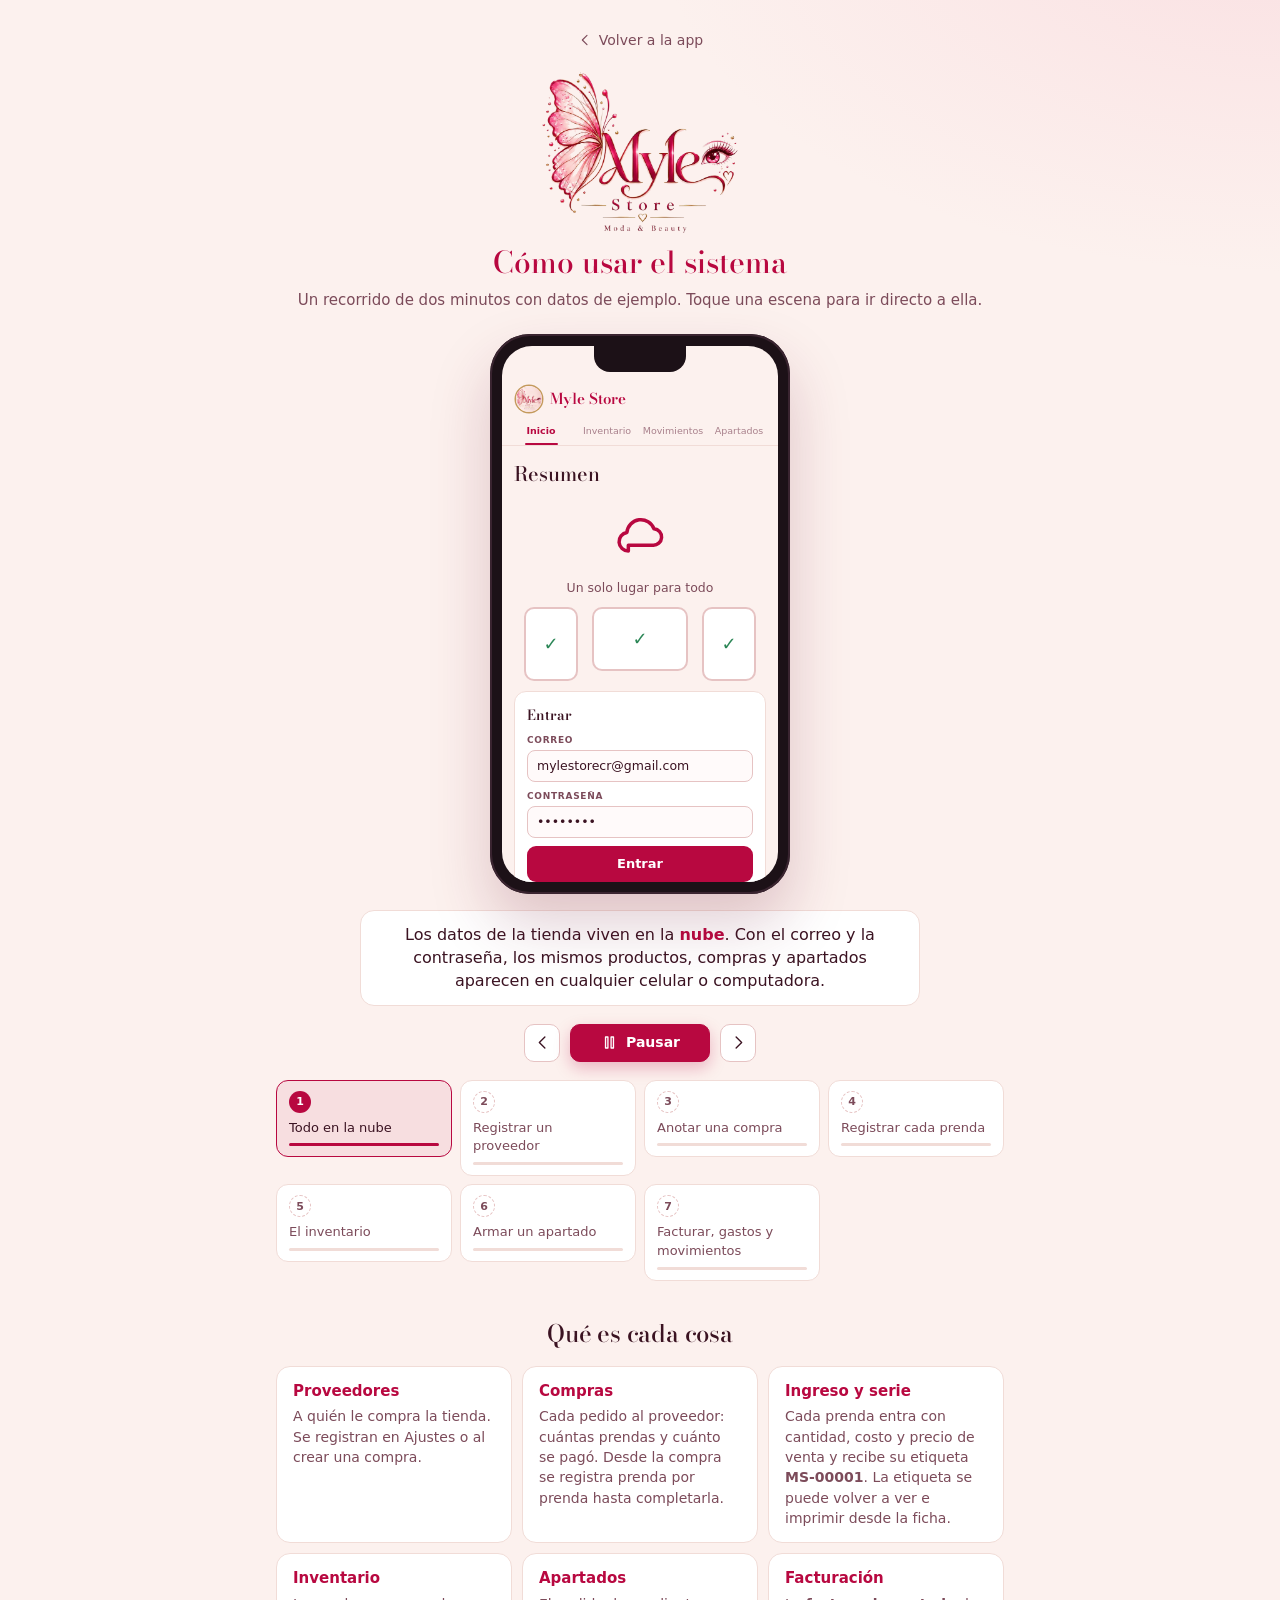
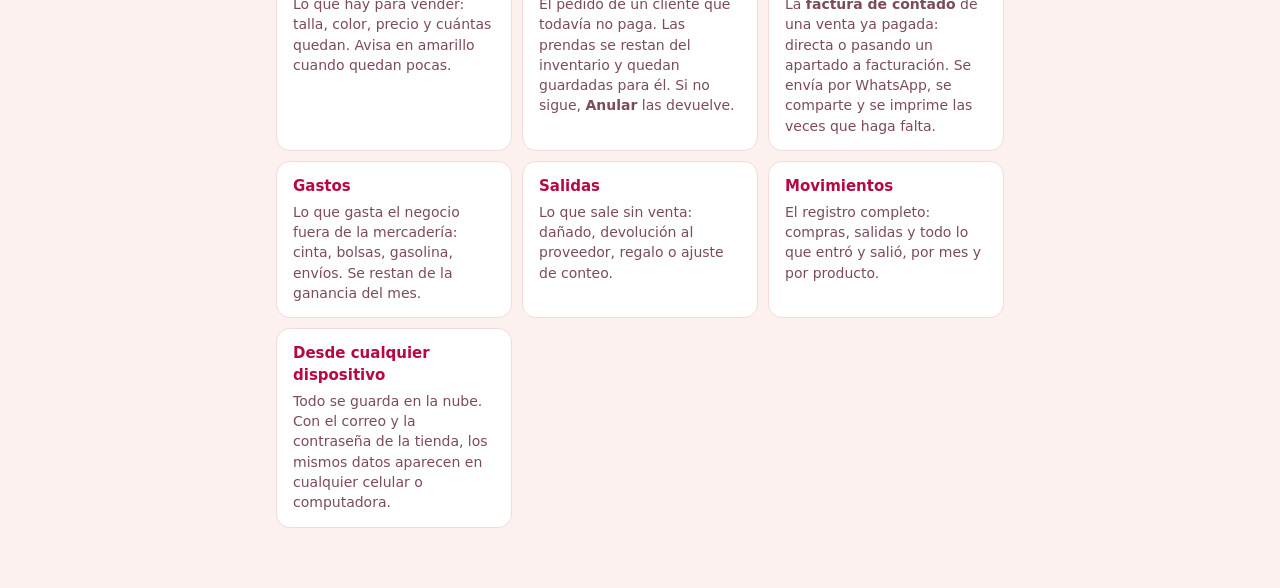
==== commit 5e3edcb6: "Facturación de contado, gastos, apartados sin factura y sin fotos - Nueva sección Facturación: factu" ====
--- a/guia.html
+++ b/guia.html
@@ -41,11 +41,12 @@
       <dl>
         <div><dt>Proveedores</dt><dd>A quién le compra la tienda. Se registran en Ajustes o al crear una compra.</dd></div>
         <div><dt>Compras</dt><dd>Cada pedido al proveedor: cuántas prendas y cuánto se pagó. Desde la compra se registra prenda por prenda hasta completarla.</dd></div>
-        <div><dt>Ingreso y serie</dt><dd>Cada prenda entra con foto, cantidad, costo y precio de venta, y recibe su etiqueta <b>MS-00001</b>. La etiqueta se puede volver a ver e imprimir desde la ficha.</dd></div>
-        <div><dt>Inventario</dt><dd>Lo que hay para vender: foto, talla, color, precio y cuántas quedan. Avisa en amarillo cuando quedan pocas.</dd></div>
-        <div><dt>Apartados</dt><dd>El pedido de un cliente que todavía no se entrega. Al crearlo, las prendas se restan del inventario y sale la factura con los datos de depósito.</dd></div>
-        <div><dt>Pagado y entregado</dt><dd>Cuando el cliente paga se marca <b>Cancelado</b>; cuando recibe, <b>Entregado</b>. Si no sigue, <b>Anular</b> devuelve las prendas.</dd></div>
-        <div><dt>Salidas</dt><dd>Lo que sale sin apartado: venta directa, dañado, devolución al proveedor, regalo o ajuste de conteo.</dd></div>
+        <div><dt>Ingreso y serie</dt><dd>Cada prenda entra con cantidad, costo y precio de venta y recibe su etiqueta <b>MS-00001</b>. La etiqueta se puede volver a ver e imprimir desde la ficha.</dd></div>
+        <div><dt>Inventario</dt><dd>Lo que hay para vender: talla, color, precio y cuántas quedan. Avisa en amarillo cuando quedan pocas.</dd></div>
+        <div><dt>Apartados</dt><dd>El pedido de un cliente que todavía no paga. Las prendas se restan del inventario y quedan guardadas para él. Si no sigue, <b>Anular</b> las devuelve.</dd></div>
+        <div><dt>Facturación</dt><dd>La <b>factura de contado</b> de una venta ya pagada: directa o pasando un apartado a facturación. Se envía por WhatsApp, se comparte y se imprime las veces que haga falta.</dd></div>
+        <div><dt>Gastos</dt><dd>Lo que gasta el negocio fuera de la mercadería: cinta, bolsas, gasolina, envíos. Se restan de la ganancia del mes.</dd></div>
+        <div><dt>Salidas</dt><dd>Lo que sale sin venta: dañado, devolución al proveedor, regalo o ajuste de conteo.</dd></div>
         <div><dt>Movimientos</dt><dd>El registro completo: compras, salidas y todo lo que entró y salió, por mes y por producto.</dd></div>
         <div><dt>Desde cualquier dispositivo</dt><dd>Todo se guarda en la nube. Con el correo y la contraseña de la tienda, los mismos datos aparecen en cualquier celular o computadora.</dd></div>
       </dl>
--- a/css/app.css
+++ b/css/app.css
@@ -214,7 +214,7 @@
   .barra-movil .marca-foto { width: 34px; height: 34px; }
   .barra-movil .marca-nombre { font-size: 19px; }
   .barra-movil .marca-nombre small { margin-top: 4px; font-size: 8.5px; }
-  .pestanas { display: grid; grid-template-columns: repeat(4, 1fr); }
+  .pestanas { display: grid; grid-template-columns: repeat(5, 1fr); }
   .pestanas a {
     position: relative;
     display: flex;
@@ -458,8 +458,17 @@
 .renglon-fin .num { font-size: 16px; font-weight: 600; }
 .renglon-fin small { display: block; color: var(--texto-3); font-size: 12px; }
 
-.miniatura { width: 44px; height: 54px; flex: none; border-radius: 5px; object-fit: cover; background: var(--panel-2); }
-.miniatura.marcador { display: grid; place-items: center; color: var(--texto-3); }
+/* Muestra de la prenda: su color como un retazo de tela en lugar de una foto; sin color, una percha */
+.miniatura { width: 44px; height: 54px; flex: none; border-radius: 5px; background: var(--panel-2); }
+.miniatura.marcador {
+  display: grid;
+  place-items: center;
+  color: var(--texto-3);
+  background-color: var(--tela, var(--panel-2));
+  background-image: repeating-linear-gradient(135deg, rgba(255, 255, 255, 0.18) 0 2px, transparent 2px 5px);
+  box-shadow: inset 0 0 0 1px rgba(127, 127, 127, 0.3);
+}
+.miniatura.marcador .ico { width: 20px; height: 20px; stroke-width: 1.3; }
 
 /* Mensaje de lista vacía: centrado y a todo el ancho, también dentro de una cuadrícula */
 .vacio {
@@ -653,10 +662,11 @@
 }
 .prenda:hover { border-color: var(--borde-fuerte); transform: translateY(-2px); box-shadow: 0 12px 26px color-mix(in srgb, var(--acento) 12%, transparent); }
 .prenda:focus-visible { outline: 2px solid var(--acento); outline-offset: 2px; }
-.prenda.agotada .prenda-foto img, .prenda.agotada .prenda-foto .foto-marcador { opacity: 0.45; filter: grayscale(0.6); }
-.prenda-foto { position: relative; aspect-ratio: 4 / 5; background: var(--panel-2); }
-.prenda-foto img, .prenda-foto .foto { width: 100%; height: 100%; object-fit: cover; }
-.foto.marcador { display: block; }
+/* Sin foto: una franja con el color de la prenda, como el canto de un retazo, y la talla grande con el precio */
+.prenda-tela { height: 7px; background-color: var(--tela, var(--borde)); background-image: repeating-linear-gradient(135deg, rgba(255, 255, 255, 0.2) 0 2px, transparent 2px 5px); box-shadow: inset 0 -1px 0 rgba(0, 0, 0, 0.08); }
+.prenda-cabeza { display: flex; align-items: center; justify-content: space-between; gap: 8px; padding: 11px 12px 0; }
+.prenda-cabeza .precio-colgante { position: static; }
+.prenda.agotada .prenda-tela, .prenda.agotada .prenda-cabeza { opacity: 0.5; }
 .prenda-info { display: flex; flex-direction: column; gap: 7px; padding: 11px 12px 12px; }
 .prenda-nombre { font-weight: 500; line-height: 1.3; display: -webkit-box; -webkit-line-clamp: 2; -webkit-box-orient: vertical; overflow: hidden; }
 .prenda-meta { display: flex; flex-wrap: wrap; align-items: center; gap: 6px 8px; color: var(--texto-2); font-size: 13px; }
@@ -664,75 +674,10 @@
 .prenda-stock b { font: 600 20px var(--f-num); color: var(--texto); }
 .prenda-stock.poco b, .prenda-stock.poco { color: var(--aviso); }
 .prenda-stock.cero b, .prenda-stock.cero { color: var(--urgente); }
-@media (max-width: 640px) { .prenda-info { padding: 9px 10px 10px; } .prenda-stock b { font-size: 18px; } .precio-colgante { top: 8px; right: 8px; font-size: 12.5px; } }
-
-.foto-marcador {
-  display: grid;
-  place-items: center;
-  width: 100%;
-  height: 100%;
-  background:
-    radial-gradient(circle at 50% 38%, color-mix(in srgb, var(--tela, var(--texto-3)) 22%, transparent), transparent 70%),
-    var(--panel-2);
-  color: var(--texto-3);
-}
-.foto-marcador .ico { width: 42%; height: auto; stroke-width: 1.1; }
-
-/* ---------- Ficha de producto y foto ---------- */
-.ficha { display: grid; grid-template-columns: 220px minmax(0, 1fr); gap: 20px; }
-@media (max-width: 640px) { .ficha { grid-template-columns: minmax(0, 1fr); } }
-.ficha-foto { aspect-ratio: 4 / 5; border-radius: var(--radio); overflow: hidden; background: var(--panel-2); position: relative; }
-.ficha-foto { display: block; cursor: pointer; }
-.ficha-foto img, .ficha-foto .foto, .ficha-foto .marcador { width: 100%; height: 100%; object-fit: cover; }
-.cambiar-foto {
-  position: absolute;
-  left: 8px;
-  bottom: 8px;
-  display: inline-flex;
-  align-items: center;
-  gap: 5px;
-  padding: 4px 9px;
-  border-radius: 5px;
-  background: rgba(0, 0, 0, 0.62);
-  color: #fff;
-  font-size: 12.5px;
-}
-@media (max-width: 640px) { .ficha-foto { max-width: 240px; } }
-
-.subir-foto {
-  position: relative;
-  display: grid;
-  place-items: center;
-  aspect-ratio: 4 / 5;
-  width: 100%;
-  max-width: 260px;
-  border: 1.5px dashed var(--borde-fuerte);
-  border-radius: var(--radio);
-  background: var(--hundido);
-  color: var(--texto-2);
-  text-align: center;
-  cursor: pointer;
-  overflow: hidden;
-}
-.subir-foto:hover, .subir-foto:focus-within { border-color: var(--acento); color: var(--texto); }
-.subir-foto input { position: absolute; inset: 0; opacity: 0; cursor: pointer; }
-.subir-foto img { position: absolute; inset: 0; width: 100%; height: 100%; object-fit: cover; }
-.subir-foto .texto { display: flex; flex-direction: column; align-items: center; gap: 8px; padding: 14px; font-size: 14px; }
-.subir-foto .texto .ico { width: 30px; height: 30px; color: var(--acento); }
-.subir-foto .cambiar {
-  position: absolute;
-  left: 8px;
-  bottom: 8px;
-  padding: 4px 9px;
-  border-radius: 5px;
-  background: rgba(0, 0, 0, 0.6);
-  color: #fff;
-  font-size: 12.5px;
-  pointer-events: none;
-}
-
-.formulario-ingreso { display: grid; grid-template-columns: 260px minmax(0, 1fr); gap: 22px; }
-@media (max-width: 760px) { .formulario-ingreso { grid-template-columns: minmax(0, 1fr); } .formulario-ingreso .subir-foto { max-width: none; aspect-ratio: 16 / 11; } }
+@media (max-width: 640px) { .prenda-info { padding: 9px 10px 10px; } .prenda-stock b { font-size: 18px; } .precio-colgante { font-size: 12.5px; } }
+
+/* ---------- Ficha de producto ---------- */
+.ficha { display: grid; grid-template-columns: minmax(0, 1fr); }
 
 .ganancia { display: flex; flex-wrap: wrap; gap: 4px 16px; padding: 10px 12px; border-radius: 7px; background: var(--hundido); font-size: 13.5px; color: var(--texto-2); }
 .ganancia b { font-family: var(--f-num); color: var(--texto); font-weight: 600; }
@@ -891,7 +836,6 @@
 .factura-tabla td:first-child { text-align: left; font-family: var(--f-texto); white-space: normal; }
 .factura-tabla th + th, .factura-tabla td + td { padding-left: 14px; }
 .factura-articulo { display: flex; align-items: center; gap: 12px; }
-.factura-articulo img, .factura-articulo .sin-foto { width: 40px; height: 50px; flex: none; border-radius: 8px; object-fit: cover; background: var(--rubor); }
 .factura-articulo .nombre { font-weight: 500; }
 .factura-articulo .var { margin-top: 2px; color: var(--tinta-2); font-size: 12.5px; }
 .factura-articulo .var .talla { height: 18px; min-width: 22px; font-size: 10.5px; color: var(--tinta); border-color: #e0bcbc; margin-right: 4px; }
@@ -1061,13 +1005,6 @@
 .interruptor.recordar { align-items: flex-start; gap: 10px; color: var(--texto); white-space: normal; }
 .interruptor.recordar input { margin-top: 2px; flex: none; }
 .interruptor.recordar small { display: block; margin-top: 1px; font-size: 12.5px; color: var(--texto-3); }
-
-/* Botones de la foto (cámara y galería) */
-.columna-foto { min-width: 0; }
-.botones-foto { display: flex; gap: 8px; margin-top: 10px; max-width: 260px; }
-.botones-foto .btn { flex: 1; }
-.ficha .botones-foto { max-width: 240px; }
-@media (max-width: 760px) { .formulario-ingreso .botones-foto { max-width: none; } .formulario-ingreso .botones-foto .btn { min-height: 44px; } }
 
 /* ---------- Toque en el celular ----------
    Los campos llevan letra de 16 px o más para que el iPhone no haga zoom al escribir (eso corría la pantalla).
@@ -1215,7 +1152,6 @@
 .fila-botones.pareja { display: grid; grid-template-columns: 1fr 1fr; gap: 8px; }
 
 /* Miniaturas más grandes en el recibo */
-.factura-articulo img, .factura-articulo .sin-foto { width: 56px; height: 70px; border-radius: 10px; }
 .factura-articulo .nombre { font-size: 15px; }
 
 /* Compra abierta en el ingreso */
@@ -1310,3 +1246,6 @@
 .cifra-detalle { font-size: 12px; color: var(--texto-3); line-height: 1.35; }
 @media (max-width: 960px) { .cifras { grid-template-columns: repeat(2, minmax(0, 1fr)); } }
 @media (max-width: 400px) { .cifra-valor { font-size: 22px; } }
+
+.panel-facturar { border-color: color-mix(in srgb, var(--acento) 40%, transparent); background: color-mix(in srgb, var(--acento) 5%, var(--panel)); }
+@media (max-width: 400px) { .pestanas a { font-size: 10px; } }
--- a/css/guia.css
+++ b/css/guia.css
@@ -126,7 +126,7 @@
 .p-recibo .linea.total .val { font-size: 20px; }
 .p-rejilla { display: grid; grid-template-columns: 1fr 1fr; gap: 8px; }
 .p-prenda { border: 1px solid var(--borde); border-radius: 10px; background: var(--panel); overflow: hidden; }
-.p-prenda .p-foto { width: 100%; height: 86px; border-radius: 0; }
+.p-prenda .p-foto { width: 100%; height: 7px; padding: 0; border-radius: 0; }
 .p-prenda div { padding: 7px 8px; font-size: 11.5px; }
 .p-prenda b { display: block; font-weight: 500; }
 .p-prenda small { color: var(--aviso); font-weight: 600; }
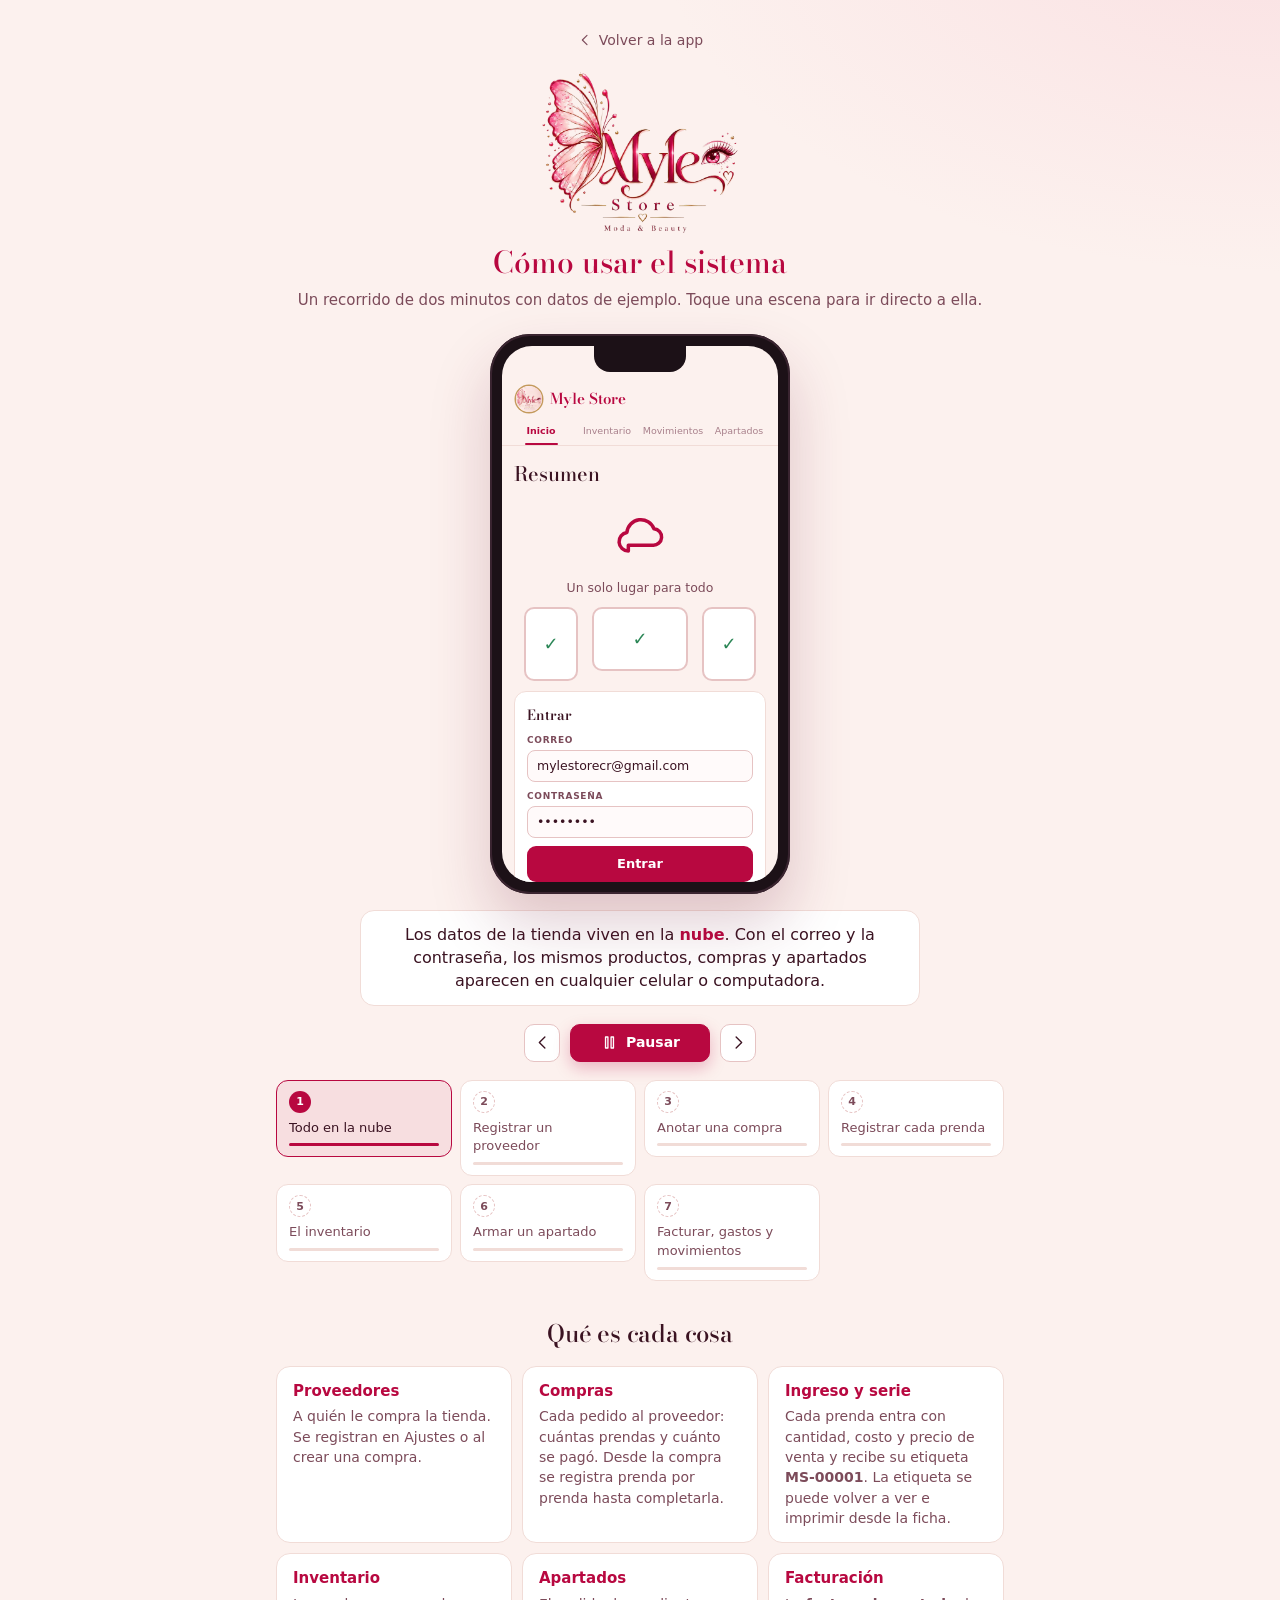
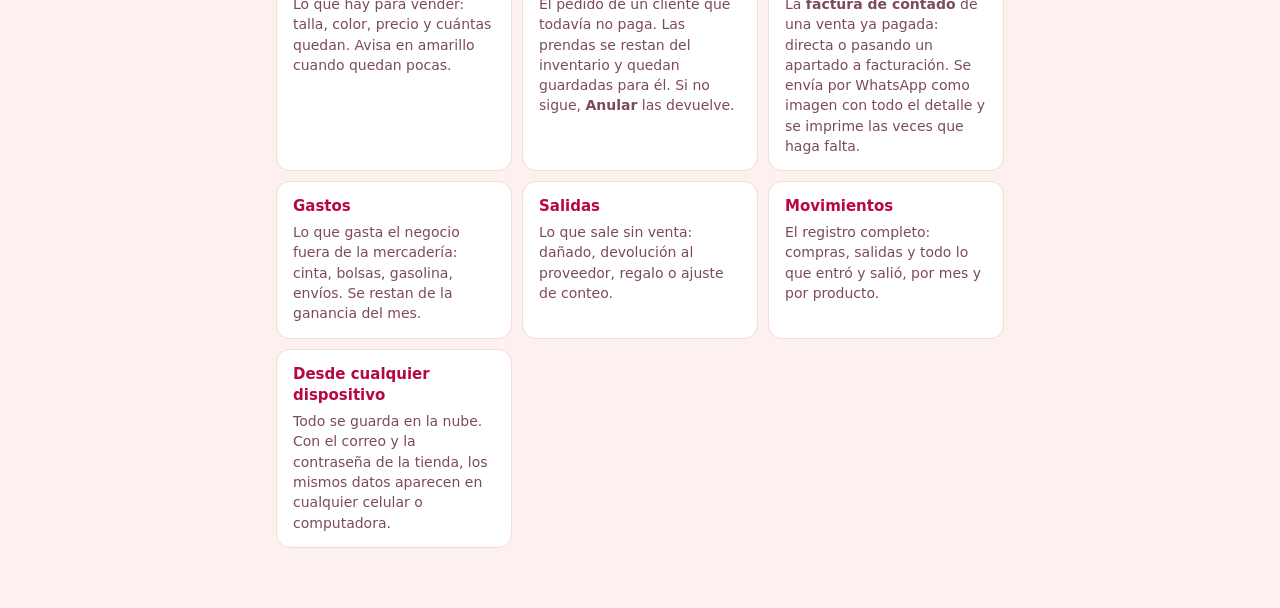
==== commit cdb51515: "Factura en imagen para WhatsApp y ganancia de lo facturado - La factura se comparte como imagen PNG " ====
--- a/guia.html
+++ b/guia.html
@@ -44,7 +44,7 @@
         <div><dt>Ingreso y serie</dt><dd>Cada prenda entra con cantidad, costo y precio de venta y recibe su etiqueta <b>MS-00001</b>. La etiqueta se puede volver a ver e imprimir desde la ficha.</dd></div>
         <div><dt>Inventario</dt><dd>Lo que hay para vender: talla, color, precio y cuántas quedan. Avisa en amarillo cuando quedan pocas.</dd></div>
         <div><dt>Apartados</dt><dd>El pedido de un cliente que todavía no paga. Las prendas se restan del inventario y quedan guardadas para él. Si no sigue, <b>Anular</b> las devuelve.</dd></div>
-        <div><dt>Facturación</dt><dd>La <b>factura de contado</b> de una venta ya pagada: directa o pasando un apartado a facturación. Se envía por WhatsApp, se comparte y se imprime las veces que haga falta.</dd></div>
+        <div><dt>Facturación</dt><dd>La <b>factura de contado</b> de una venta ya pagada: directa o pasando un apartado a facturación. Se envía por WhatsApp como imagen con todo el detalle y se imprime las veces que haga falta.</dd></div>
         <div><dt>Gastos</dt><dd>Lo que gasta el negocio fuera de la mercadería: cinta, bolsas, gasolina, envíos. Se restan de la ganancia del mes.</dd></div>
         <div><dt>Salidas</dt><dd>Lo que sale sin venta: dañado, devolución al proveedor, regalo o ajuste de conteo.</dd></div>
         <div><dt>Movimientos</dt><dd>El registro completo: compras, salidas y todo lo que entró y salió, por mes y por producto.</dd></div>
--- a/css/app.css
+++ b/css/app.css
@@ -884,6 +884,9 @@
 .factura-pie .gracias { font: italic 500 20px var(--f-marca); color: var(--acento-papel); }
 .factura-pie .contacto { margin-top: 4px; color: var(--tinta-3); font-size: 12.5px; }
 
+/* La factura en imagen, como se va a enviar */
+.vista-imagen { display: block; width: 100%; max-width: 460px; height: auto; margin: 0 auto; border-radius: 12px; box-shadow: 0 10px 30px rgba(120, 30, 60, 0.16); }
+
 @container (max-width: 560px) {
   .factura { padding: 32px 20px 26px; font-size: 13.5px; border-radius: 16px; outline-offset: -8px; }
   .factura-logo { width: 190px; }
